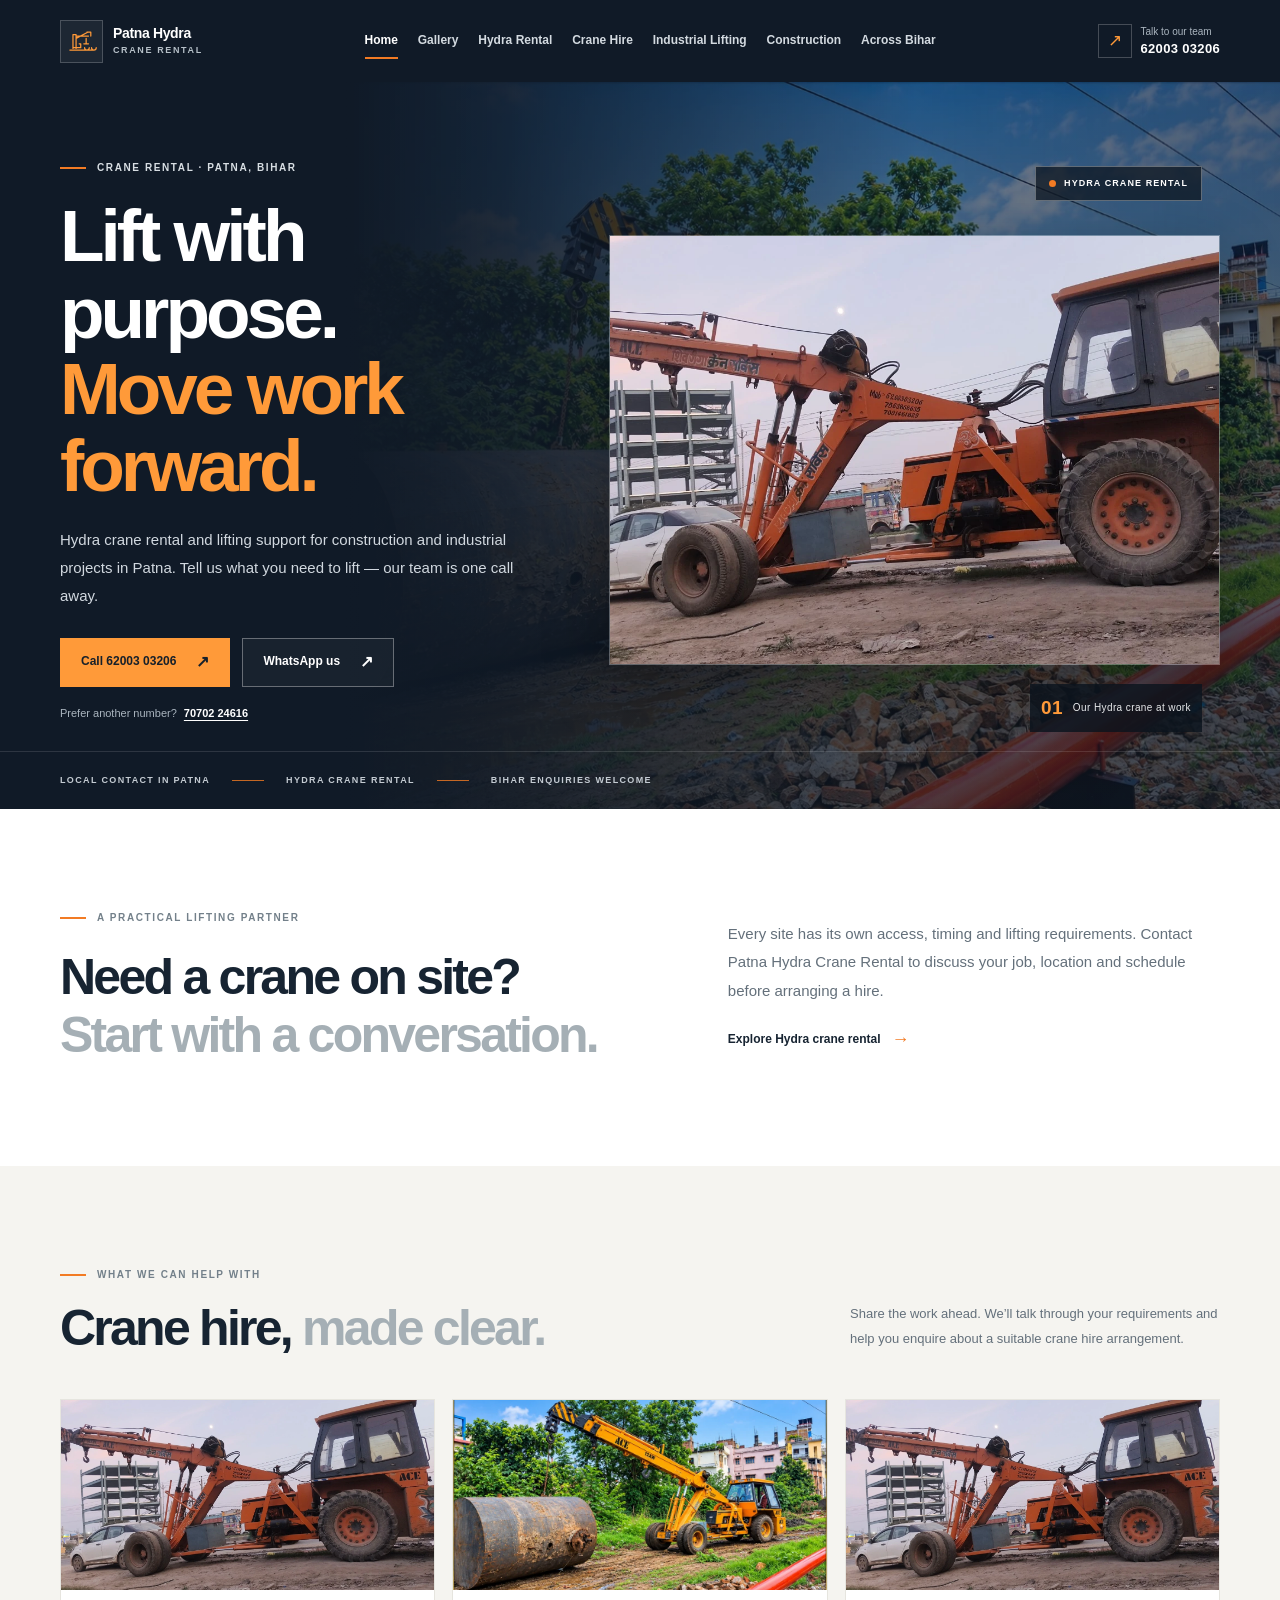
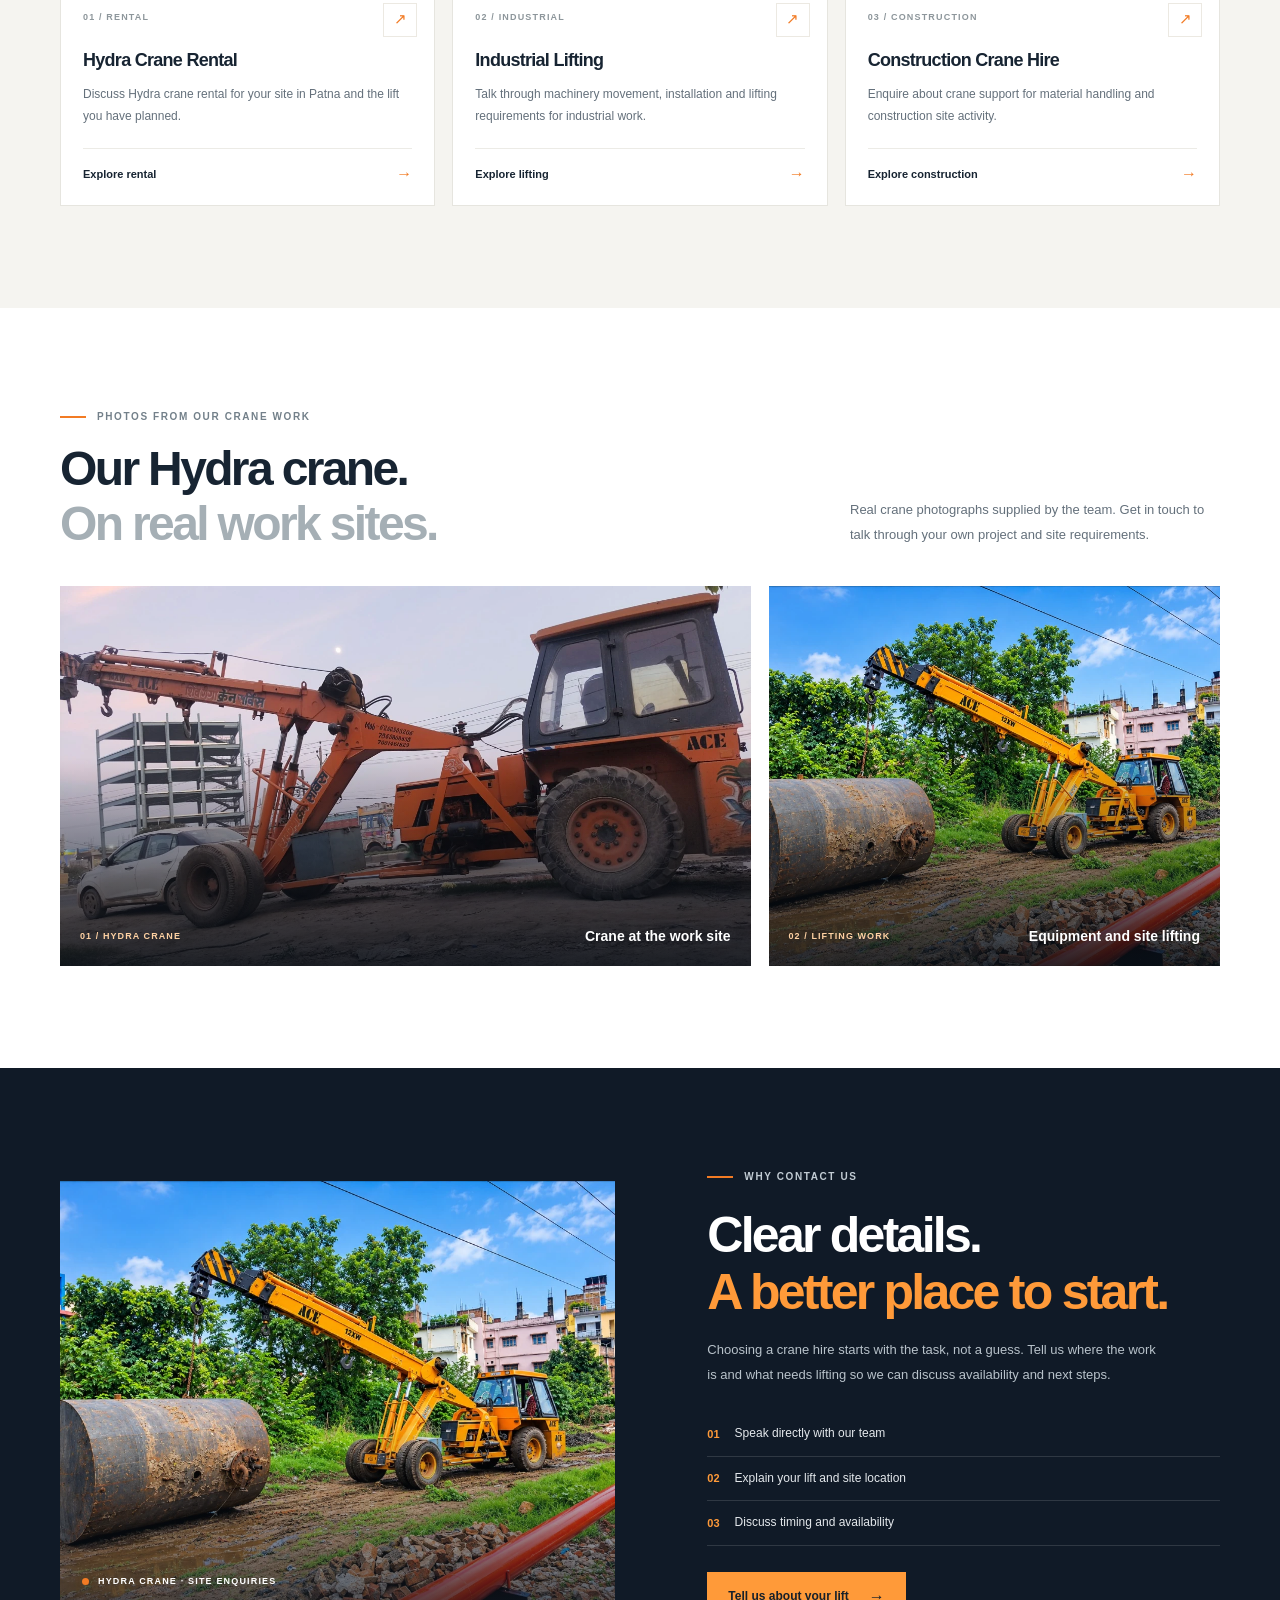
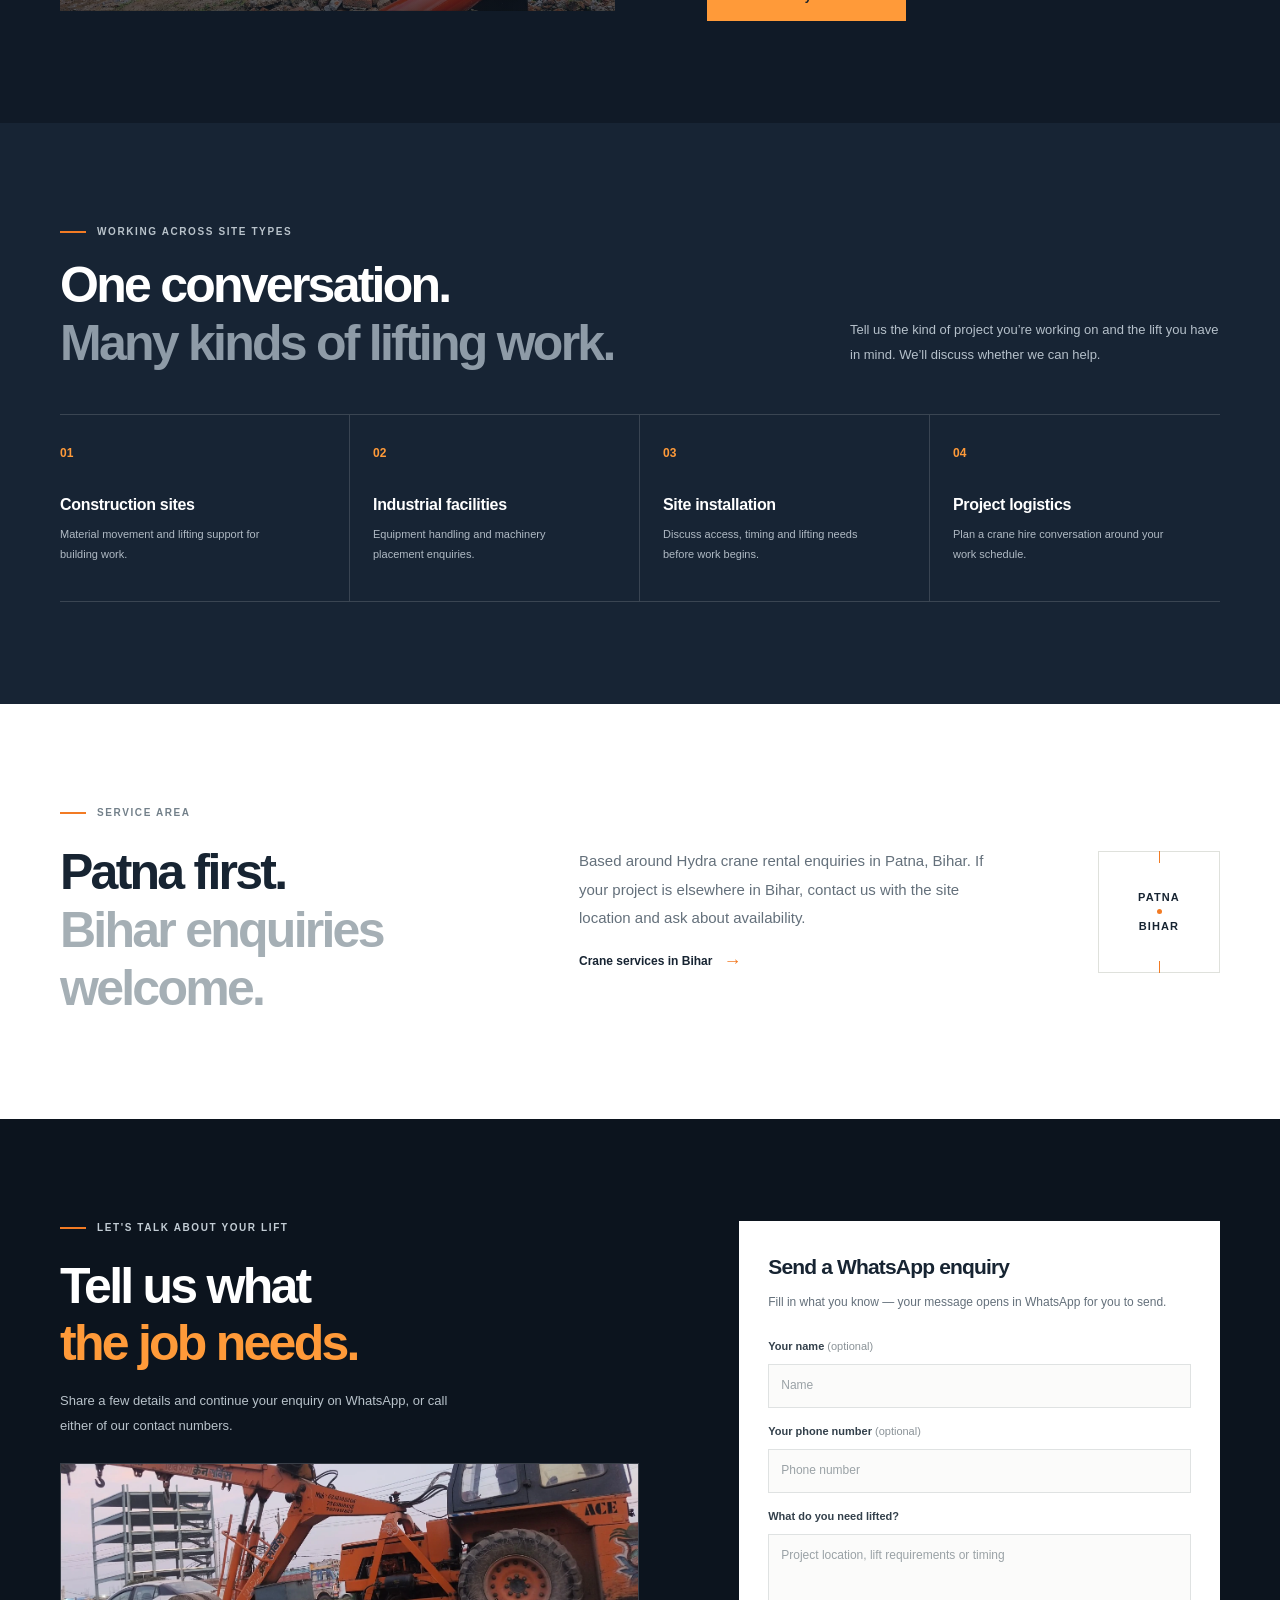
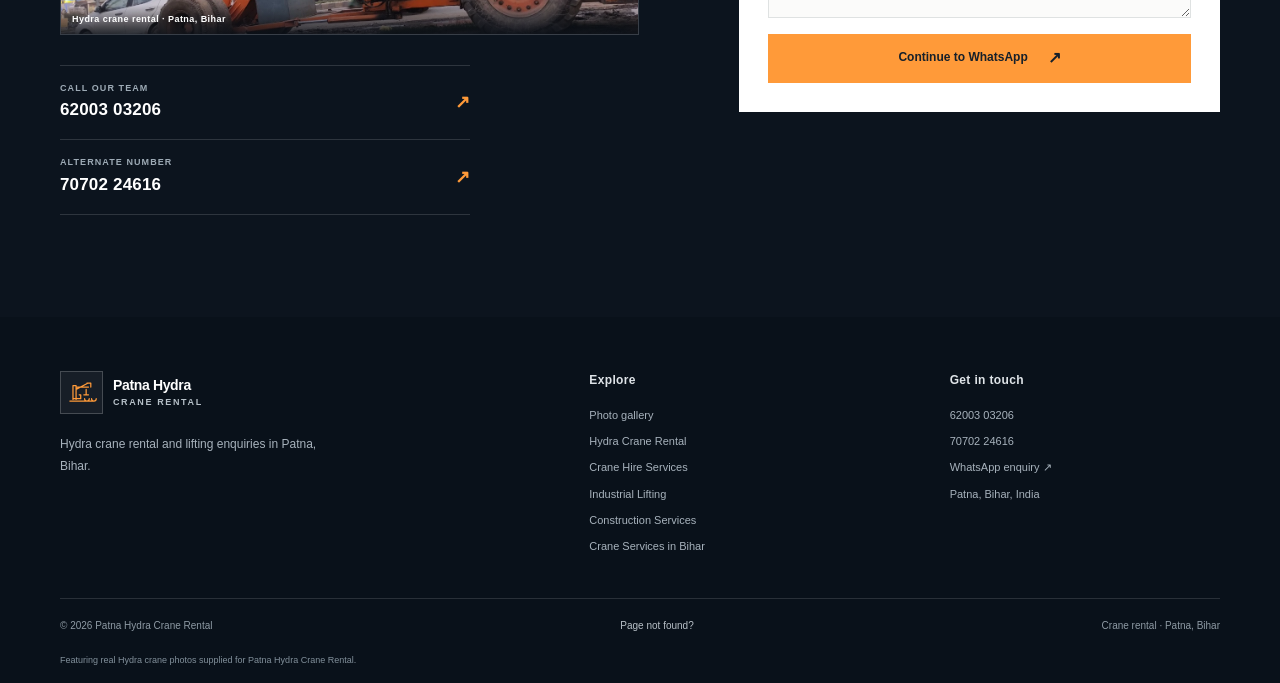
==== index.html @ 6930ff39 "Initial static website Co-authored-by: Copilot <223556219+Copilot@users.noreply.github.com>" ====
<!doctype html>
<html lang="en-IN">
<head>
  <meta charset="utf-8">
  <meta name="viewport" content="width=device-width, initial-scale=1">
  <meta name="theme-color" content="#101a27">
  <meta name="description" content="Looking for Hydra Crane Rental in Patna? Contact Patna Hydra Crane Rental for crane hire and lifting enquiries in Patna, Bihar.">
  <meta property="og:type" content="website">
  <meta property="og:title" content="Patna Hydra Crane Rental | Crane Hire & Lifting">
  <meta property="og:description" content="Hydra crane rental and lifting enquiries in Patna, Bihar. Call or WhatsApp our team to discuss your project.">
  <meta property="og:image" content="assets/patna-hydra-crane.webp">
  <link rel="canonical" href="index.html">
  <link rel="icon" href="favicon.svg" type="image/svg+xml">
  <link rel="stylesheet" href="styles.css">
  <title>Patna Hydra Crane Rental | Crane Hire & Lifting Services</title>
  <script src="site.js" defer></script>
</head>
<body>
  <a class="skip-link" href="#main">Skip to content</a>
  <header class="site-header">
    <div class="container header-inner">
      <a class="brand" href="index.html" aria-label="Patna Hydra Crane Rental home">
        <span class="brand-mark" aria-hidden="true"><svg viewBox="0 0 40 40"><path d="M5 31h30M9 29V11h4v18m0-16h16M13 16 28 8m-1 0h5v5m-6 3v7m-3 0h6m-12 0h2v5H9m-1 3h7m8 0h10m-9-3a3 3 0 1 0 6 0m3 0a3 3 0 1 0 6 0"/></svg></span>
        <span class="brand-copy"><strong>Patna Hydra</strong><small>CRANE RENTAL</small></span>
      </a>
      <button class="menu-toggle" type="button" aria-expanded="false" aria-controls="primary-nav" aria-label="Open navigation">
        <span></span><span></span><span></span>
      </button>
      <nav class="primary-nav" id="primary-nav" aria-label="Main navigation">
        <a href="index.html" aria-current="page">Home</a>
        <a href="index.html#gallery">Gallery</a>
        <a href="hydra-crane-rental-patna.html">Hydra Rental</a>
        <a href="crane-hire-services-patna.html">Crane Hire</a>
        <a href="industrial-lifting-services.html">Industrial Lifting</a>
        <a href="construction-crane-services.html">Construction</a>
        <a href="crane-services-bihar.html">Across Bihar</a>
      </nav>
      <a class="header-call" href="tel:+916200303206" aria-label="Call 6200303206">
        <span class="call-icon" aria-hidden="true">↗</span><span><small>Talk to our team</small><strong>62003 03206</strong></span>
      </a>
    </div>
  </header>

  <main id="main">
    <section class="hero">
      <div class="hero-photo" aria-hidden="true"></div>
      <div class="container hero-layout">
        <div class="hero-copy">
          <p class="eyebrow"><span class="eyebrow-line"></span> CRANE RENTAL · PATNA, BIHAR</p>
          <h1>Lift with purpose.<br><span>Move work forward.</span></h1>
          <p class="hero-lede">Hydra crane rental and lifting support for construction and industrial projects in Patna. Tell us what you need to lift — our team is one call away.</p>
          <div class="hero-actions">
            <a class="button button-orange" href="tel:+916200303206">Call 62003 03206 <span aria-hidden="true">↗</span></a>
            <a class="button button-light-outline" href="https://wa.me/916200303206?text=Hello%2C%20I%27m%20enquiring%20about%20Hydra%20crane%20rental%20in%20Patna." target="_blank" rel="noopener noreferrer">WhatsApp us <span aria-hidden="true">↗</span></a>
          </div>
          <p class="hero-note">Prefer another number? <a href="tel:+917070224616">70702 24616</a></p>
        </div>
        <figure class="hero-visual">
          <img class="hero-business-photo" src="assets/patna-hydra-crane.webp" alt="Orange Hydra crane photographed at an outdoor work site" width="1365" height="768" fetchpriority="high">
          <span class="visual-stamp"><span class="stamp-dot"></span> HYDRA CRANE RENTAL</span>
          <figcaption class="visual-caption"><span>01</span> Our Hydra crane at work</figcaption>
        </figure>
      </div>
      <div class="hero-bottom">
        <div class="container hero-bottom-inner"><span>LOCAL CONTACT IN PATNA</span><span class="hero-bottom-rule"></span><span>HYDRA CRANE RENTAL</span><span class="hero-bottom-rule"></span><span>BIHAR ENQUIRIES WELCOME</span></div>
      </div>
    </section>

    <section class="intro section-pad">
      <div class="container intro-layout">
        <div>
          <p class="eyebrow eyebrow-dark"><span class="eyebrow-line"></span> A PRACTICAL LIFTING PARTNER</p>
          <h2>Need a crane on site?<br><span>Start with a conversation.</span></h2>
        </div>
        <div class="intro-copy">
          <p>Every site has its own access, timing and lifting requirements. Contact Patna Hydra Crane Rental to discuss your job, location and schedule before arranging a hire.</p>
          <a class="text-link" href="hydra-crane-rental-patna.html">Explore Hydra crane rental <span aria-hidden="true">→</span></a>
        </div>
      </div>
    </section>

    <section class="services section-pad section-warm">
      <div class="container">
        <div class="section-heading">
          <div><p class="eyebrow eyebrow-dark"><span class="eyebrow-line"></span> WHAT WE CAN HELP WITH</p><h2>Crane hire, <span>made clear.</span></h2></div>
          <p>Share the work ahead. We’ll talk through your requirements and help you enquire about a suitable crane hire arrangement.</p>
        </div>
        <div class="service-grid">
          <a class="service-card" href="hydra-crane-rental-patna.html"><img class="service-card-image" src="assets/patna-hydra-crane.webp" alt="Hydra crane positioned at a work site" width="1365" height="768" loading="lazy" decoding="async"><span class="service-card-content"><span class="card-number">01 / RENTAL</span><span class="card-icon" aria-hidden="true">↗</span><h3>Hydra Crane Rental</h3><p>Discuss Hydra crane rental for your site in Patna and the lift you have planned.</p><span class="card-link">Explore rental <b aria-hidden="true">→</b></span></span></a>
          <a class="service-card" href="industrial-lifting-services.html"><img class="service-card-image" src="assets/hydra-lifting-site.webp" alt="Hydra crane beside equipment at an industrial work site" width="980" height="720" loading="lazy" decoding="async"><span class="service-card-content"><span class="card-number">02 / INDUSTRIAL</span><span class="card-icon" aria-hidden="true">↗</span><h3>Industrial Lifting</h3><p>Talk through machinery movement, installation and lifting requirements for industrial work.</p><span class="card-link">Explore lifting <b aria-hidden="true">→</b></span></span></a>
          <a class="service-card" href="construction-crane-services.html"><img class="service-card-image" src="assets/patna-hydra-crane.webp" alt="Hydra crane available for construction lifting enquiries" width="1365" height="768" loading="lazy" decoding="async"><span class="service-card-content"><span class="card-number">03 / CONSTRUCTION</span><span class="card-icon" aria-hidden="true">↗</span><h3>Construction Crane Hire</h3><p>Enquire about crane support for material handling and construction site activity.</p><span class="card-link">Explore construction <b aria-hidden="true">→</b></span></span></a>
        </div>
      </div>
    </section>

    <section class="project-gallery section-pad" id="gallery">
      <div class="container">
        <div class="gallery-heading">
          <div><p class="eyebrow eyebrow-dark"><span class="eyebrow-line"></span> PHOTOS FROM OUR CRANE WORK</p><h2>Our Hydra crane.<br><span>On real work sites.</span></h2></div>
          <p>Real crane photographs supplied by the team. Get in touch to talk through your own project and site requirements.</p>
        </div>
        <div class="gallery-grid">
          <figure class="gallery-item gallery-item-featured"><img src="assets/patna-hydra-crane.webp" alt="Orange Hydra crane photographed at an outdoor work site" width="1365" height="768" loading="lazy" decoding="async"><figcaption><span>01 / HYDRA CRANE</span><strong>Crane at the work site</strong></figcaption></figure>
          <figure class="gallery-item"><img src="assets/hydra-lifting-site.webp" alt="Hydra crane positioned beside industrial equipment" width="980" height="720" loading="lazy" decoding="async"><figcaption><span>02 / LIFTING WORK</span><strong>Equipment and site lifting</strong></figcaption></figure>
        </div>
      </div>
    </section>

    <section class="feature section-pad">
      <div class="container feature-layout">
        <div class="feature-image-wrap"><img src="assets/hydra-lifting-site.webp" alt="Our Hydra crane beside industrial equipment at a work site" width="980" height="720" loading="lazy" decoding="async"><div class="image-label"><span class="image-label-dot"></span> HYDRA CRANE · SITE ENQUIRIES</div></div>
        <div class="feature-copy">
          <p class="eyebrow"><span class="eyebrow-line"></span> WHY CONTACT US</p>
          <h2>Clear details.<br><span>A better place to start.</span></h2>
          <p>Choosing a crane hire starts with the task, not a guess. Tell us where the work is and what needs lifting so we can discuss availability and next steps.</p>
          <ul class="check-list"><li><span>01</span> Speak directly with our team</li><li><span>02</span> Explain your lift and site location</li><li><span>03</span> Discuss timing and availability</li></ul>
          <a class="button button-orange" href="#contact">Tell us about your lift <span aria-hidden="true">→</span></a>
        </div>
      </div>
    </section>

    <section class="applications section-pad section-navy">
      <div class="container">
        <div class="section-heading section-heading-light">
          <div><p class="eyebrow"><span class="eyebrow-line"></span> WORKING ACROSS SITE TYPES</p><h2>One conversation.<br><span>Many kinds of lifting work.</span></h2></div>
          <p>Tell us the kind of project you’re working on and the lift you have in mind. We’ll discuss whether we can help.</p>
        </div>
        <div class="application-grid">
          <div class="application-item"><span>01</span><h3>Construction sites</h3><p>Material movement and lifting support for building work.</p></div>
          <div class="application-item"><span>02</span><h3>Industrial facilities</h3><p>Equipment handling and machinery placement enquiries.</p></div>
          <div class="application-item"><span>03</span><h3>Site installation</h3><p>Discuss access, timing and lifting needs before work begins.</p></div>
          <div class="application-item"><span>04</span><h3>Project logistics</h3><p>Plan a crane hire conversation around your work schedule.</p></div>
        </div>
      </div>
    </section>

    <section class="area section-pad">
      <div class="container area-layout">
        <div><p class="eyebrow eyebrow-dark"><span class="eyebrow-line"></span> SERVICE AREA</p><h2>Patna first.<br><span>Bihar enquiries welcome.</span></h2></div>
        <div class="area-copy"><p>Based around Hydra crane rental enquiries in Patna, Bihar. If your project is elsewhere in Bihar, contact us with the site location and ask about availability.</p><a class="text-link" href="crane-services-bihar.html">Crane services in Bihar <span aria-hidden="true">→</span></a></div>
        <div class="area-mark" aria-hidden="true"><span>PATNA</span><i></i><b>BIHAR</b></div>
      </div>
    </section>

    <section class="contact-section section-pad" id="contact">
      <div class="container contact-layout">
        <div class="contact-copy">
          <p class="eyebrow"><span class="eyebrow-line"></span> LET'S TALK ABOUT YOUR LIFT</p>
          <h2>Tell us what<br><span>the job needs.</span></h2>
          <p>Share a few details and continue your enquiry on WhatsApp, or call either of our contact numbers.</p>
          <figure class="contact-photo"><img src="assets/patna-hydra-crane.webp" alt="Patna Hydra Crane Rental's Hydra crane at a work site" width="1365" height="768" loading="lazy" decoding="async"><figcaption>Hydra crane rental · Patna, Bihar</figcaption></figure>
          <div class="contact-phones"><a href="tel:+916200303206"><span>CALL OUR TEAM</span><strong>62003 03206</strong><b aria-hidden="true">↗</b></a><a href="tel:+917070224616"><span>ALTERNATE NUMBER</span><strong>70702 24616</strong><b aria-hidden="true">↗</b></a></div>
        </div>
        <form class="enquiry-form" id="enquiry-form">
          <h3>Send a WhatsApp enquiry</h3>
          <p>Fill in what you know — your message opens in WhatsApp for you to send.</p>
          <label for="enquiry-name">Your name <span>(optional)</span></label>
          <input id="enquiry-name" name="name" type="text" autocomplete="name" placeholder="Name">
          <label for="enquiry-phone">Your phone number <span>(optional)</span></label>
          <input id="enquiry-phone" name="phone" type="tel" autocomplete="tel" placeholder="Phone number">
          <label for="enquiry-message">What do you need lifted?</label>
          <textarea id="enquiry-message" name="message" rows="3" required placeholder="Project location, lift requirements or timing"></textarea>
          <button class="button button-orange form-submit" type="submit">Continue to WhatsApp <span aria-hidden="true">↗</span></button>
          <p class="form-note" id="form-note" role="status" aria-live="polite"></p>
        </form>
      </div>
    </section>
  </main>

  <footer class="site-footer">
    <div class="container footer-main">
      <div class="footer-brand"><a class="brand" href="index.html"><span class="brand-mark" aria-hidden="true"><svg viewBox="0 0 40 40"><path d="M5 31h30M9 29V11h4v18m0-16h16M13 16 28 8m-1 0h5v5m-6 3v7m-3 0h6m-12 0h2v5H9m-1 3h7m8 0h10m-9-3a3 3 0 1 0 6 0m3 0a3 3 0 1 0 6 0"/></svg></span><span class="brand-copy"><strong>Patna Hydra</strong><small>CRANE RENTAL</small></span></a><p>Hydra crane rental and lifting enquiries in Patna, Bihar.</p></div>
      <div class="footer-links"><h2>Explore</h2><a href="index.html#gallery">Photo gallery</a><a href="hydra-crane-rental-patna.html">Hydra Crane Rental</a><a href="crane-hire-services-patna.html">Crane Hire Services</a><a href="industrial-lifting-services.html">Industrial Lifting</a><a href="construction-crane-services.html">Construction Services</a><a href="crane-services-bihar.html">Crane Services in Bihar</a></div>
      <div class="footer-contact"><h2>Get in touch</h2><a href="tel:+916200303206">62003 03206</a><a href="tel:+917070224616">70702 24616</a><a href="https://wa.me/916200303206?text=Hello%2C%20I%27m%20enquiring%20about%20crane%20rental." target="_blank" rel="noopener noreferrer">WhatsApp enquiry <span aria-hidden="true">↗</span></a><span>Patna, Bihar, India</span></div>
    </div>
    <div class="container footer-bottom"><span>© <span data-year></span> Patna Hydra Crane Rental</span><a href="404.html">Page not found?</a><span>Crane rental · Patna, Bihar</span></div>
    <div class="container image-credit">Featuring real Hydra crane photos supplied for Patna Hydra Crane Rental.</div>
  </footer>
</body>
</html>
---- styles.css ----
:root {
  color-scheme: light;
  --navy: #101a27;
  --navy-deep: #0c141e;
  --navy-mid: #1c2a39;
  --orange: #f27b24;
  --orange-light: #ff9a39;
  --ink: #172432;
  --muted: #64707b;
  --paper: #fff;
  --warm: #f5f4f0;
  --line: #e4e6e4;
  --display: "Segoe UI", "Arial", sans-serif;
  --body: "Segoe UI", "Arial", sans-serif;
}

* { box-sizing: border-box; }
html { scroll-behavior: smooth; scroll-padding-top: 92px; }
body { margin: 0; color: var(--ink); background: var(--paper); font-family: var(--body); font-size: 15px; line-height: 1.65; -webkit-font-smoothing: antialiased; }
img, svg { display: block; max-width: 100%; }
a { color: inherit; }
button, input, textarea { font: inherit; }
button, a { -webkit-tap-highlight-color: transparent; }
a:focus-visible, button:focus-visible, input:focus-visible, textarea:focus-visible { outline: 3px solid #ffab4b; outline-offset: 3px; }
.container { width: min(1160px, calc(100% - 48px)); margin-inline: auto; }
.skip-link { position: fixed; z-index: 20; top: 10px; left: 10px; padding: 10px 16px; color: var(--navy); background: white; transform: translateY(-160%); }
.skip-link:focus { transform: translateY(0); }

.site-header { position: relative; z-index: 5; color: white; background: var(--navy); }
.header-inner { min-height: 82px; display: flex; align-items: center; justify-content: space-between; gap: 25px; }
.brand { display: inline-flex; flex: 0 0 auto; align-items: center; gap: 10px; color: white; text-decoration: none; }
.brand-mark { display: grid; width: 43px; height: 43px; place-items: center; border: 1px solid rgba(255,255,255,.2); background: rgba(255,255,255,.055); }
.brand-mark svg { width: 31px; height: 31px; fill: none; stroke: var(--orange-light); stroke-linecap: round; stroke-linejoin: round; stroke-width: 1.6; }
.brand-copy { display: grid; line-height: 1.1; }
.brand-copy strong { font-family: var(--display); font-size: 14px; letter-spacing: -.025em; }
.brand-copy small { margin-top: 5px; color: #b6c0c8; font-size: 9px; font-weight: 600; letter-spacing: .18em; }
.primary-nav { display: flex; align-items: center; justify-content: center; gap: clamp(13px, 1.55vw, 23px); }
.primary-nav a { position: relative; padding-block: 9px; color: #d3dae0; font-size: 12px; font-weight: 600; text-decoration: none; white-space: nowrap; transition: color .2s ease; }
.primary-nav a:hover, .primary-nav a[aria-current="page"] { color: white; }
.primary-nav a[aria-current="page"]::after { position: absolute; right: 0; bottom: 1px; left: 0; height: 2px; background: var(--orange); content: ""; }
.header-call { display: flex; align-items: center; gap: 9px; color: white; text-decoration: none; white-space: nowrap; }
.call-icon { display: grid; width: 34px; height: 34px; place-items: center; color: var(--orange-light); border: 1px solid rgba(255,255,255,.22); font-size: 17px; }
.header-call span:last-child { display: grid; line-height: 1.2; }
.header-call small { color: #aab5bf; font-size: 10px; }
.header-call strong { margin-top: 3px; font-family: var(--display); font-size: 13px; letter-spacing: .025em; }
.menu-toggle { display: none; }

.hero { position: relative; overflow: hidden; min-height: 640px; color: white; background: var(--navy); isolation: isolate; }
.hero-photo { position: absolute; z-index: -2; inset: 0 0 0 27%; background: linear-gradient(90deg, var(--navy) 0%, rgba(16,26,39,.88) 17%, rgba(16,26,39,.35) 61%, rgba(16,26,39,.48) 100%), linear-gradient(0deg, rgba(10,17,26,.42), transparent 60%), url("assets/hydra-lifting-site.webp") center 48% / cover no-repeat; opacity: .7; }
.hero-layout { position: relative; display: grid; min-height: 582px; grid-template-columns: .92fr 1.08fr; align-items: center; }
.hero-copy { z-index: 1; padding-block: 79px 87px; }
.eyebrow { display: flex; align-items: center; gap: 11px; margin: 0 0 23px; color: #d8dee3; font-size: 10px; font-weight: 700; letter-spacing: .16em; line-height: 1.4; }
.eyebrow-dark { color: #73808a; }
.eyebrow-line { display: inline-block; width: 26px; height: 2px; flex: 0 0 auto; background: var(--orange); }
h1, h2, h3, p { margin-top: 0; }
h1, h2 { font-family: var(--display); font-weight: 700; letter-spacing: -.055em; }
.hero h1, .page-hero h1, .not-found h1 { margin-bottom: 22px; font-size: clamp(44px, 5.7vw, 76px); line-height: 1.05; }
.hero h1 span, .page-hero h1 span, .feature h2 span, .contact-copy h2 span, .not-found h1 span { color: var(--orange-light); }
.hero-lede { max-width: 485px; margin-bottom: 28px; color: #d1d8df; font-size: 15px; line-height: 1.85; }
.hero-actions { display: flex; flex-wrap: wrap; align-items: center; gap: 12px; }
.button { display: inline-flex; min-height: 49px; align-items: center; justify-content: center; gap: 20px; padding: 0 20px; border: 1px solid transparent; font-size: 12px; font-weight: 700; text-decoration: none; transition: background .2s ease, color .2s ease, border-color .2s ease, transform .2s ease; }
.button:hover { transform: translateY(-2px); }
.button span { font-size: 16px; }
.button-orange { color: #17202a; background: var(--orange-light); }
.button-orange:hover { background: #ffb353; }
.button-light-outline { color: white; border-color: rgba(255,255,255,.34); background: rgba(255,255,255,.035); }
.button-light-outline:hover { border-color: white; background: rgba(255,255,255,.1); }
.hero-note { margin: 17px 0 0; color: #aab5bf; font-size: 11px; }
.hero-note a { margin-left: 4px; color: white; font-weight: 700; text-underline-offset: 3px; }
.hero-visual { position: relative; align-self: stretch; display: flex; align-items: center; justify-content: center; min-width: 0; margin: 0; padding: 64px 0 54px 15px; }
.hero-business-photo { width: 100%; max-height: 430px; aspect-ratio: 1.45; border: 1px solid rgba(255,255,255,.3); object-fit: cover; object-position: center; box-shadow: 0 24px 60px rgba(0,0,0,.32); animation: photo-in .8s ease-out both; }
@keyframes photo-in { from { opacity: 0; transform: translateY(14px); } to { opacity: 1; transform: translateY(0); } }
.visual-stamp { position: absolute; top: 84px; right: 18px; display: flex; align-items: center; gap: 8px; padding: 9px 13px; border: 1px solid rgba(255,255,255,.32); color: #fff; background: rgba(15,25,37,.78); font-size: 9px; font-weight: 700; letter-spacing: .12em; }
.stamp-dot, .image-label-dot { width: 7px; height: 7px; border-radius: 50%; background: var(--orange); }
.visual-caption { position: absolute; right: 18px; bottom: 77px; display: flex; align-items: center; gap: 10px; padding: 8px 11px; color: #e7e9eb; background: rgba(12,20,30,.82); font-size: 10px; letter-spacing: .04em; }
.visual-caption span { color: var(--orange-light); font-family: var(--display); font-size: 19px; font-weight: 800; }
.hero-bottom { position: absolute; right: 0; bottom: 0; left: 0; border-top: 1px solid rgba(255,255,255,.12); }
.hero-bottom-inner { display: flex; min-height: 57px; align-items: center; gap: 22px; color: #c4cbd2; font-size: 9px; font-weight: 700; letter-spacing: .15em; }
.hero-bottom-rule { width: 32px; height: 1px; background: var(--orange); opacity: .8; }

.section-pad { padding-block: 102px; }
.intro-layout, .detail-layout { display: grid; grid-template-columns: 1.08fr .92fr; align-items: center; gap: 90px; }
.intro h2, .section-heading h2, .detail-layout h2, .area h2 { margin-bottom: 0; font-size: clamp(34px, 4vw, 50px); line-height: 1.16; }
.intro h2 span, .section-heading h2 span, .detail-layout h2 span, .area h2 span { color: #a5afb5; }
.intro-copy p, .detail-copy p, .area-copy p { margin-bottom: 20px; color: var(--muted); line-height: 1.9; }
.text-link { display: inline-flex; align-items: center; gap: 11px; color: var(--ink); font-size: 12px; font-weight: 700; text-decoration: none; }
.text-link span { color: var(--orange); font-size: 18px; transition: transform .2s; }
.text-link:hover span { transform: translateX(4px); }
.section-warm { background: var(--warm); }
.section-heading { display: flex; align-items: end; justify-content: space-between; gap: 40px; margin-bottom: 42px; }
.section-heading .eyebrow { margin-bottom: 17px; }
.section-heading > p { max-width: 370px; margin: 0 0 5px; color: var(--muted); font-size: 13px; line-height: 1.9; }
.service-grid { display: grid; grid-template-columns: repeat(3, 1fr); gap: 17px; }
.service-card { position: relative; display: flex; min-height: 390px; flex-direction: column; overflow: hidden; border: 1px solid #e6e5df; background: white; text-decoration: none; transition: transform .22s ease, border-color .22s ease, box-shadow .22s ease; }
.service-card:hover { transform: translateY(-5px); border-color: #ecc08e; box-shadow: 0 15px 34px rgba(34,42,49,.08); }
.service-card-image { width: 100%; height: 190px; flex: 0 0 auto; object-fit: cover; transition: transform .35s ease; }
.service-card:hover .service-card-image { transform: scale(1.035); }
.service-card-content { position: relative; display: flex; flex: 1; flex-direction: column; padding: 20px 22px 18px; }
.card-number { color: #8d969b; font-size: 9px; font-weight: 700; letter-spacing: .13em; }
.card-icon { position: absolute; top: 13px; right: 17px; display: grid; width: 34px; height: 34px; place-items: center; color: var(--orange); border: 1px solid #ece9e2; background: white; font-size: 15px; }
.service-card h3 { margin: 21px 0 8px; font-family: var(--display); font-size: 18px; letter-spacing: -.04em; }
.service-card p { margin-bottom: 20px; color: var(--muted); font-size: 12px; line-height: 1.85; }
.card-link { display: flex; align-items: center; justify-content: space-between; margin-top: auto; padding-top: 12px; border-top: 1px solid #ecebe6; color: var(--ink); font-size: 11px; font-weight: 700; }
.card-link b { color: var(--orange); font-size: 16px; }

.project-gallery { background: white; }
.gallery-heading { display: flex; align-items: end; justify-content: space-between; gap: 40px; margin-bottom: 35px; }
.gallery-heading .eyebrow { margin-bottom: 17px; }
.gallery-heading h2 { margin: 0; font-size: clamp(34px, 4vw, 48px); line-height: 1.15; }
.gallery-heading h2 span { color: #a5afb5; }
.gallery-heading > p { max-width: 370px; margin: 0 0 4px; color: var(--muted); font-size: 13px; line-height: 1.9; }
.gallery-grid { display: grid; grid-template-columns: 1.3fr .85fr; gap: 18px; }
.gallery-item { position: relative; min-width: 0; height: 380px; overflow: hidden; margin: 0; background: var(--navy); }
.gallery-item img { width: 100%; height: 100%; object-fit: cover; transition: transform .45s ease; }
.gallery-item:hover img { transform: scale(1.035); }
.gallery-item::after { position: absolute; inset: 45% 0 0; background: linear-gradient(0deg, rgba(8,15,23,.85), transparent); content: ""; pointer-events: none; }
.gallery-item figcaption { position: absolute; z-index: 1; right: 20px; bottom: 18px; left: 20px; display: flex; align-items: center; justify-content: space-between; gap: 15px; color: white; }
.gallery-item figcaption span { color: #ffd2a3; font-size: 9px; font-weight: 700; letter-spacing: .12em; }
.gallery-item figcaption strong { font-family: var(--display); font-size: 14px; }

.feature { background: var(--navy); color: white; }
.feature-layout { display: grid; grid-template-columns: 1.04fr .96fr; align-items: center; gap: 92px; }
.feature-image-wrap { position: relative; min-height: 430px; }
.feature-image-wrap img { position: absolute; inset: 0; width: 100%; height: 100%; object-fit: cover; }
.feature-image-wrap::after { position: absolute; inset: 0; background: linear-gradient(0deg, rgba(13,22,32,.7), transparent 43%); content: ""; }
.image-label { position: absolute; z-index: 1; bottom: 22px; left: 22px; display: flex; align-items: center; gap: 9px; color: white; font-size: 9px; font-weight: 700; letter-spacing: .13em; }
.feature-copy .eyebrow, .contact-copy .eyebrow { color: #c2ccd4; }
.feature h2, .contact-copy h2 { margin-bottom: 17px; font-size: clamp(36px, 4vw, 50px); line-height: 1.14; }
.feature-copy > p:not(.eyebrow), .contact-copy > p:not(.eyebrow) { max-width: 460px; margin-bottom: 24px; color: #b8c2ca; font-size: 13px; line-height: 1.9; }
.check-list { display: grid; gap: 0; margin: 0 0 26px; padding: 0; list-style: none; }
.check-list li { display: flex; align-items: center; gap: 15px; padding: 12px 0; border-bottom: 1px solid rgba(255,255,255,.13); color: #e4e8ec; font-size: 12px; }
.check-list li span { color: var(--orange-light); font-family: var(--display); font-size: 11px; font-weight: 700; }

.section-navy { color: white; background: #172434; }
.section-heading-light .eyebrow { color: #b9c3cb; }
.section-heading-light h2 span { color: #8e9ba7; }
.section-heading-light > p { color: #b5c0ca; }
.application-grid { display: grid; grid-template-columns: repeat(4, 1fr); border-top: 1px solid rgba(255,255,255,.15); border-bottom: 1px solid rgba(255,255,255,.15); }
.application-item { min-height: 186px; padding: 25px 23px; border-right: 1px solid rgba(255,255,255,.15); }
.application-item:first-child { padding-left: 0; }
.application-item:last-child { border-right: 0; }
.application-item > span, .info-grid article > span { color: var(--orange-light); font-family: var(--display); font-size: 12px; font-weight: 800; }
.application-item h3, .info-grid h3 { margin: 27px 0 7px; font-family: var(--display); font-size: 16px; letter-spacing: -.02em; }
.application-item p { max-width: 220px; margin: 0; color: #b0bac4; font-size: 11px; line-height: 1.8; }
.area-layout { display: grid; grid-template-columns: 1fr 1fr auto; align-items: center; gap: 55px; }
.area-copy { max-width: 430px; }
.area-copy p { margin-bottom: 14px; }
.area-mark { position: relative; display: flex; width: 122px; height: 122px; flex-direction: column; align-items: center; justify-content: center; gap: 3px; border: 1px solid #dfe1dc; color: var(--ink); font-family: var(--display); font-size: 11px; font-weight: 800; letter-spacing: .1em; }
.area-mark i { width: 5px; height: 5px; border-radius: 50%; background: var(--orange); }
.area-mark::before, .area-mark::after { position: absolute; width: 1px; height: 12px; background: var(--orange); content: ""; }
.area-mark::before { top: -1px; left: 50%; }
.area-mark::after { bottom: -1px; left: 50%; }

.page-hero { position: relative; overflow: hidden; min-height: 466px; color: white; background: var(--navy); isolation: isolate; }
.page-hero-photo { position: absolute; z-index: -1; inset: 0; background: linear-gradient(90deg, rgba(12,21,32,.97) 0%, rgba(12,21,32,.86) 42%, rgba(12,21,32,.55) 100%), url("assets/patna-hydra-crane.webp") center 48% / cover no-repeat; opacity: .9; }
.page-hero-inner { padding-block: 73px 76px; }
.page-hero h1 { max-width: 820px; font-size: clamp(45px, 6vw, 70px); }
.page-hero-inner > p:not(.eyebrow):not(.hero-note) { max-width: 560px; margin-bottom: 24px; color: #d0d7dd; line-height: 1.85; }
.page-hero .hero-note { margin-top: 15px; }
.detail-section { background: white; }
.detail-layout { align-items: start; }
.detail-copy p { font-size: 14px; }
.detail-copy .text-link { margin-top: 4px; }
.info-band h2 { margin-bottom: 31px; font-family: var(--display); font-size: clamp(28px, 3.2vw, 38px); letter-spacing: -.045em; }
.info-grid { display: grid; grid-template-columns: repeat(3, 1fr); border-top: 1px solid #deded7; }
.info-grid article { min-height: 182px; padding: 23px 24px 0; border-right: 1px solid #deded7; }
.info-grid article:first-child { padding-left: 0; }
.info-grid article:last-child { border: 0; }
.info-grid h3 { margin-top: 23px; }
.info-grid p { max-width: 285px; margin-bottom: 0; color: var(--muted); font-size: 12px; line-height: 1.8; }

.contact-section { color: white; background: var(--navy-deep); }
.contact-layout { display: grid; grid-template-columns: 1fr .83fr; align-items: start; gap: 100px; }
.contact-copy > p:not(.eyebrow) { max-width: 420px; }
.contact-photo { position: relative; height: 172px; overflow: hidden; margin: 20px 0 24px; border: 1px solid rgba(255,255,255,.18); }
.contact-photo img { width: 100%; height: 100%; object-fit: cover; object-position: center 57%; }
.contact-photo figcaption { position: absolute; right: 0; bottom: 0; left: 0; padding: 7px 11px; color: white; background: linear-gradient(0deg, rgba(10,16,24,.82), transparent); font-size: 9px; font-weight: 600; letter-spacing: .05em; }
.contact-phones { display: grid; max-width: 410px; margin-top: 30px; border-top: 1px solid rgba(255,255,255,.14); }
.contact-phones a { display: grid; grid-template-columns: 1fr auto; gap: 1px 14px; padding: 15px 0; border-bottom: 1px solid rgba(255,255,255,.14); color: white; text-decoration: none; }
.contact-phones a > span { color: #9eabb6; font-size: 9px; font-weight: 700; letter-spacing: .12em; }
.contact-phones strong { font-family: var(--display); font-size: 17px; letter-spacing: .01em; }
.contact-phones b { grid-column: 2; grid-row: 1 / 3; align-self: center; color: var(--orange-light); font-size: 18px; }
.enquiry-form { display: grid; gap: 9px; padding: 29px; color: var(--ink); background: white; }
.enquiry-form h3 { margin-bottom: 0; font-family: var(--display); font-size: 21px; letter-spacing: -.04em; }
.enquiry-form > p:not(.form-note) { margin: -2px 0 11px; color: var(--muted); font-size: 12px; line-height: 1.7; }
.enquiry-form label { margin-top: 5px; color: #33404b; font-size: 11px; font-weight: 700; }
.enquiry-form label span { color: #8a9297; font-weight: 400; }
.enquiry-form input, .enquiry-form textarea { width: 100%; padding: 11px 12px; border: 1px solid #dfe2e2; border-radius: 0; color: var(--ink); background: #fbfbfa; font-size: 12px; }
.enquiry-form textarea { resize: vertical; }
.enquiry-form input::placeholder, .enquiry-form textarea::placeholder { color: #9aa2a6; }
.form-submit { width: 100%; margin-top: 7px; cursor: pointer; }
.form-note { min-height: 0; margin: 0; color: #a73222; font-size: 11px; }
.form-note:empty { display: none; }

.site-footer { color: white; background: #09111a; }
.footer-main { display: grid; grid-template-columns: 1.3fr .8fr .8fr; gap: 90px; padding-block: 54px 43px; }
.footer-brand > p { max-width: 270px; margin: 18px 0 0; color: #a7b2bc; font-size: 12px; line-height: 1.8; }
.footer-links, .footer-contact { display: grid; align-content: start; gap: 8px; }
.footer-links h2, .footer-contact h2 { margin: 0 0 7px; color: #dfe4e8; font-family: var(--display); font-size: 12px; letter-spacing: .03em; }
.footer-links a, .footer-contact a, .footer-contact > span { width: fit-content; color: #a7b2bc; font-size: 11px; text-decoration: none; }
.footer-links a:hover, .footer-contact a:hover { color: var(--orange-light); }
.footer-bottom { display: flex; min-height: 55px; align-items: center; justify-content: space-between; gap: 16px; border-top: 1px solid rgba(255,255,255,.13); color: #8e9aa4; font-size: 10px; }
.footer-bottom a { color: #b9c1c8; text-decoration: none; }
.image-credit { padding-bottom: 15px; color: #82909b; font-size: 9px; }
.not-found { display: flex; min-height: min(74vh, 710px); align-items: center; color: white; background: radial-gradient(ellipse at 82% 45%, rgba(242,123,36,.12), transparent 31%), var(--navy); }
.not-found-inner { padding-block: 80px; }
.not-found h1 { font-size: clamp(48px, 7vw, 78px); }
.not-found-inner > p:not(.eyebrow) { max-width: 480px; margin-bottom: 25px; color: #c2cbd3; line-height: 1.8; }

@media (min-width: 1200px) {
  .hero { min-height: 682px; }
  .hero-layout { min-height: 624px; }
}
@media (max-width: 1060px) {
  .header-inner { gap: 15px; }
  .primary-nav { gap: 12px; }
  .primary-nav a { font-size: 11px; }
  .header-call { gap: 6px; }
  .brand { gap: 7px; }
  .brand-mark { width: 39px; height: 39px; }
  .hero-layout { grid-template-columns: 1fr .95fr; }
  .hero-copy { padding-right: 5px; }
  .feature-layout, .contact-layout { gap: 58px; }
  .area-layout { gap: 35px; }
}
@media (max-width: 820px) {
  .container { width: min(100% - 40px, 680px); }
  .header-inner { min-height: 73px; }
  .menu-toggle { display: flex; width: 41px; height: 41px; flex: 0 0 auto; flex-direction: column; align-items: center; justify-content: center; gap: 5px; order: 3; border: 1px solid rgba(255,255,255,.24); color: white; background: transparent; cursor: pointer; }
  .menu-toggle span { width: 17px; height: 1.5px; background: white; transition: transform .2s ease, opacity .2s ease; }
  .menu-toggle[aria-expanded="true"] span:first-child { transform: translateY(6.5px) rotate(45deg); }
  .menu-toggle[aria-expanded="true"] span:nth-child(2) { opacity: 0; }
  .menu-toggle[aria-expanded="true"] span:last-child { transform: translateY(-6.5px) rotate(-45deg); }
  .header-call { margin-left: auto; }
  .primary-nav { position: absolute; top: 100%; right: 0; left: 0; display: none; align-items: stretch; gap: 0; padding: 8px 20px 15px; border-top: 1px solid rgba(255,255,255,.12); background: var(--navy); box-shadow: 0 14px 20px rgba(10,18,27,.22); }
  .primary-nav.is-open { display: flex; flex-direction: column; }
  .primary-nav a { padding: 12px 0; border-bottom: 1px solid rgba(255,255,255,.1); font-size: 13px; }
  .primary-nav a[aria-current="page"]::after { right: auto; width: 25px; bottom: 5px; }
  .hero { min-height: 0; }
  .hero-layout { min-height: auto; grid-template-columns: 1fr; }
  .hero-copy { padding: 69px 0 22px; }
  .hero-lede { max-width: 510px; }
  .hero-visual { min-height: 0; justify-content: center; padding: 15px 0 48px; }
  .hero-business-photo { max-height: 340px; aspect-ratio: 1.5; }
  .visual-stamp { top: 0; right: 10px; }
  .visual-caption { right: 10px; bottom: 56px; }
  .hero-photo { inset: 0; background: linear-gradient(90deg, rgba(16,26,39,.96), rgba(16,26,39,.76)), linear-gradient(0deg, var(--navy) 0%, transparent 55%), url("assets/hydra-lifting-site.webp") center / cover no-repeat; }
  .hero-bottom-inner { min-height: 50px; justify-content: center; gap: 12px; font-size: 8px; letter-spacing: .1em; }
  .hero-bottom-rule { width: 18px; }
  .section-pad { padding-block: 76px; }
  .intro-layout, .detail-layout { grid-template-columns: 1fr; gap: 24px; }
  .section-heading { align-items: start; flex-direction: column; gap: 15px; }
  .section-heading > p { max-width: 550px; }
  .gallery-heading { align-items: start; flex-direction: column; gap: 15px; }
  .gallery-grid { grid-template-columns: 1fr 1fr; }
  .gallery-item { height: 300px; }
  .feature-layout { grid-template-columns: 1fr; gap: 39px; }
  .feature-image-wrap { min-height: 370px; }
  .feature-copy { max-width: 560px; }
  .area-layout { grid-template-columns: 1fr auto; gap: 24px; }
  .area-copy { grid-column: 1; }
  .area-mark { grid-column: 2; grid-row: 1 / 3; }
  .contact-layout { grid-template-columns: 1fr; gap: 42px; }
  .contact-copy { max-width: 580px; }
  .enquiry-form { max-width: 600px; }
  .footer-main { grid-template-columns: 1.1fr 1fr; gap: 38px; }
  .footer-brand { grid-column: 1 / -1; }
  .page-hero-inner { padding-block: 63px; }
}
@media (max-width: 560px) {
  .container { width: calc(100% - 36px); }
  .header-inner { min-height: 67px; gap: 9px; }
  .brand-mark { width: 36px; height: 36px; }
  .brand-mark svg { width: 27px; height: 27px; }
  .brand-copy strong { font-size: 12px; }
  .brand-copy small { font-size: 8px; }
  .header-call { gap: 0; }
  .header-call .call-icon, .header-call small { display: none; }
  .header-call strong { font-size: 11px; }
  .menu-toggle { width: 37px; height: 37px; }
  .hero-copy { padding-top: 57px; }
  .eyebrow { margin-bottom: 18px; font-size: 9px; }
  .hero h1, .page-hero h1 { font-size: clamp(41px, 12vw, 57px); }
  .hero-lede { font-size: 13px; }
  .hero-actions { align-items: stretch; flex-direction: column; }
  .hero-actions .button { width: 100%; }
  .hero-visual { padding: 10px 0 46px; }
  .hero-business-photo { aspect-ratio: 1.35; }
  .visual-stamp { top: 4px; right: 0; font-size: 8px; }
  .visual-caption { right: 0; bottom: 54px; font-size: 9px; }
  .hero-bottom-inner { gap: 8px; font-size: 7px; letter-spacing: .05em; }
  .hero-bottom-rule { width: 10px; }
  .section-pad { padding-block: 62px; }
  .intro h2, .section-heading h2, .detail-layout h2, .area h2 { font-size: 34px; }
  .service-grid { grid-template-columns: 1fr; }
  .service-card { min-height: 0; }
  .service-card-image { height: 205px; }
  .gallery-grid { grid-template-columns: 1fr; }
  .gallery-item { height: 280px; }
  .gallery-item figcaption { right: 14px; bottom: 14px; left: 14px; align-items: start; flex-direction: column; gap: 5px; }
  .gallery-item figcaption strong { font-size: 13px; }
  .feature-image-wrap { min-height: 290px; }
  .feature h2, .contact-copy h2 { font-size: 38px; }
  .application-grid { grid-template-columns: 1fr 1fr; }
  .application-item { min-height: 165px; padding: 20px 14px; border-bottom: 1px solid rgba(255,255,255,.15); }
  .application-item:first-child { padding-left: 14px; }
  .application-item:nth-child(2) { border-right: 0; }
  .application-item:nth-child(3) { border-bottom: 0; }
  .application-item:last-child { border-bottom: 0; }
  .application-item h3 { margin-top: 18px; font-size: 14px; }
  .area-layout { grid-template-columns: 1fr; }
  .area-mark { display: none; }
  .area-copy { grid-column: 1; }
  .page-hero { min-height: 0; }
  .page-hero-inner { padding-block: 55px 58px; }
  .page-hero-inner > p:not(.eyebrow):not(.hero-note) { font-size: 13px; }
  .info-grid { grid-template-columns: 1fr; }
  .info-grid article, .info-grid article:first-child { min-height: 0; padding: 20px 0; border-right: 0; border-bottom: 1px solid #deded7; }
  .info-grid article:last-child { border-bottom: 0; }
  .info-grid h3 { margin: 8px 0 4px; }
  .info-band h2 { font-size: 29px; }
  .contact-layout { gap: 31px; }
  .enquiry-form { padding: 22px 18px; }
  .footer-main { grid-template-columns: 1fr 1fr; gap: 28px 17px; padding-block: 41px 31px; }
  .footer-brand { grid-column: 1 / -1; }
  .footer-links a, .footer-contact a, .footer-contact > span { font-size: 10px; }
  .footer-bottom { min-height: 0; flex-wrap: wrap; justify-content: flex-start; padding-block: 14px; font-size: 9px; }
  .footer-bottom > span:last-child { display: none; }
}
@media (prefers-reduced-motion: reduce) {
  *, *::before, *::after { scroll-behavior: auto !important; animation-duration: .01ms !important; animation-iteration-count: 1 !important; transition-duration: .01ms !important; }
}
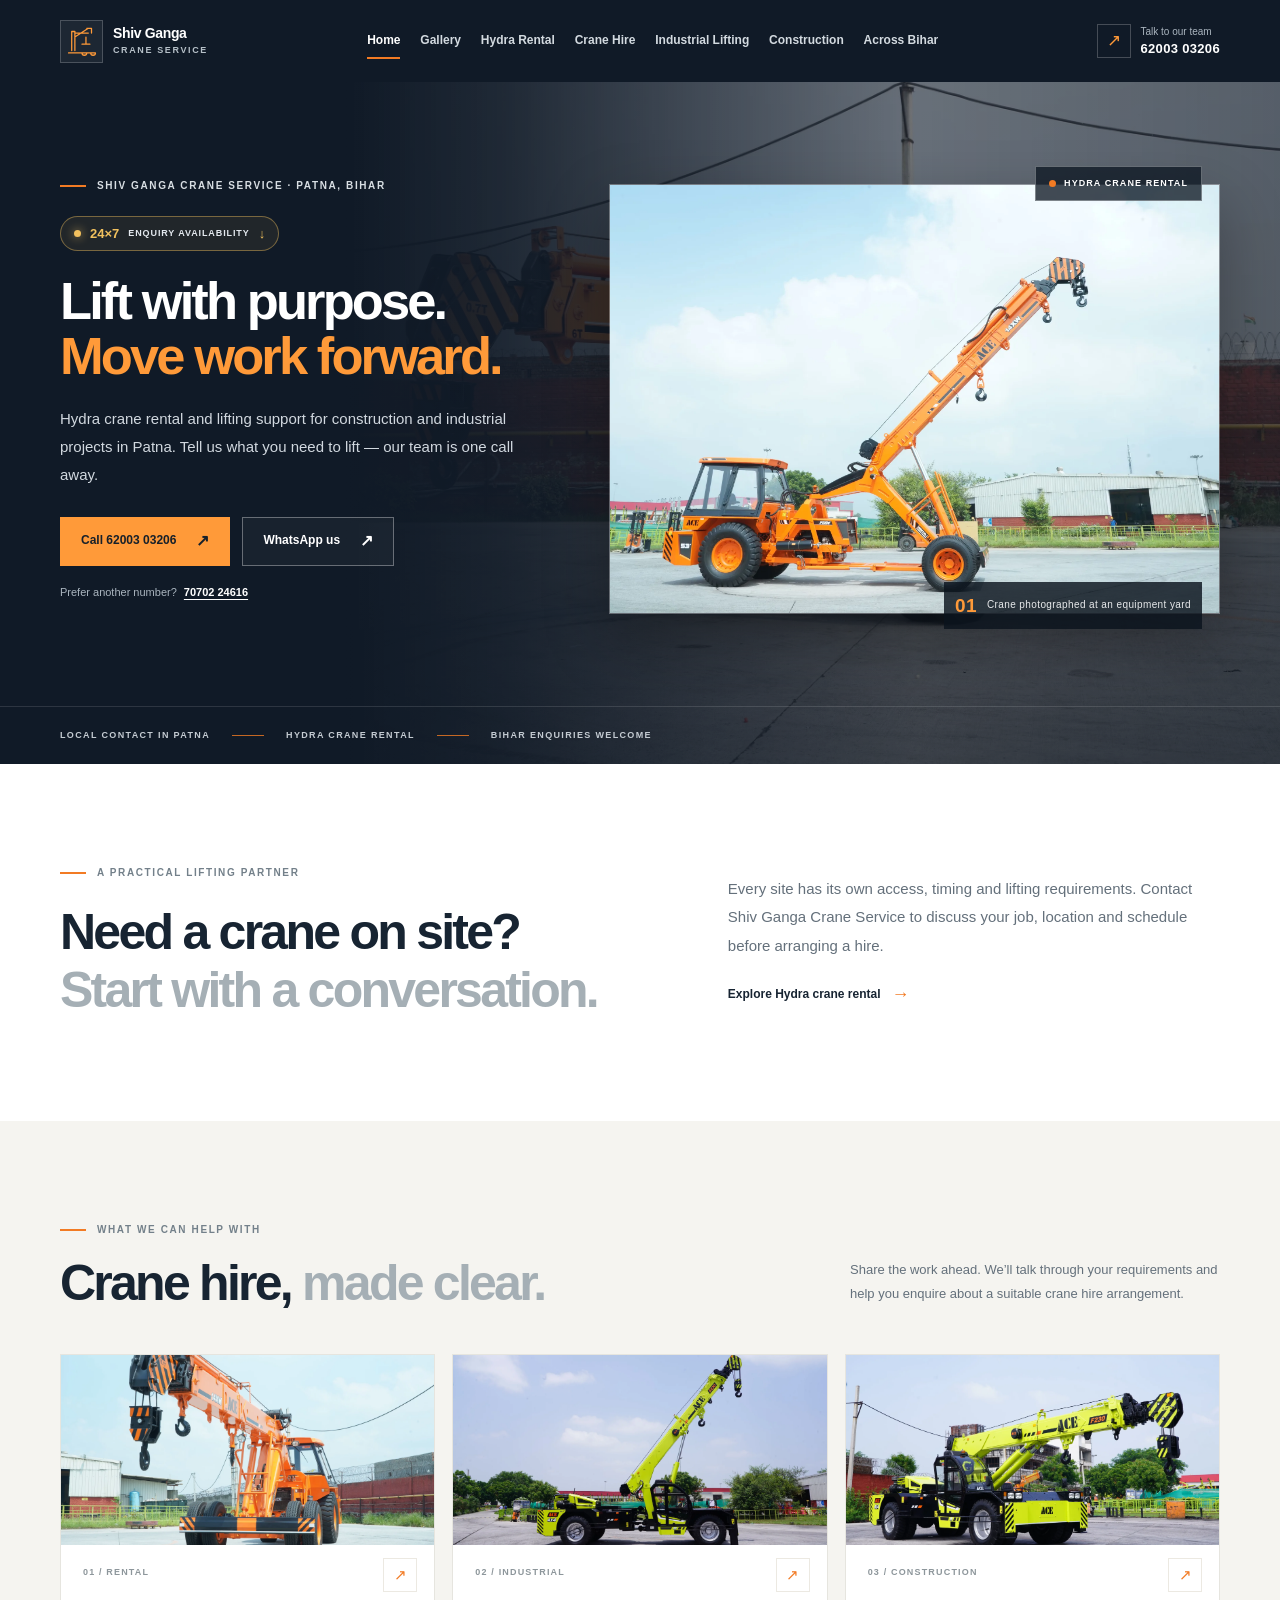
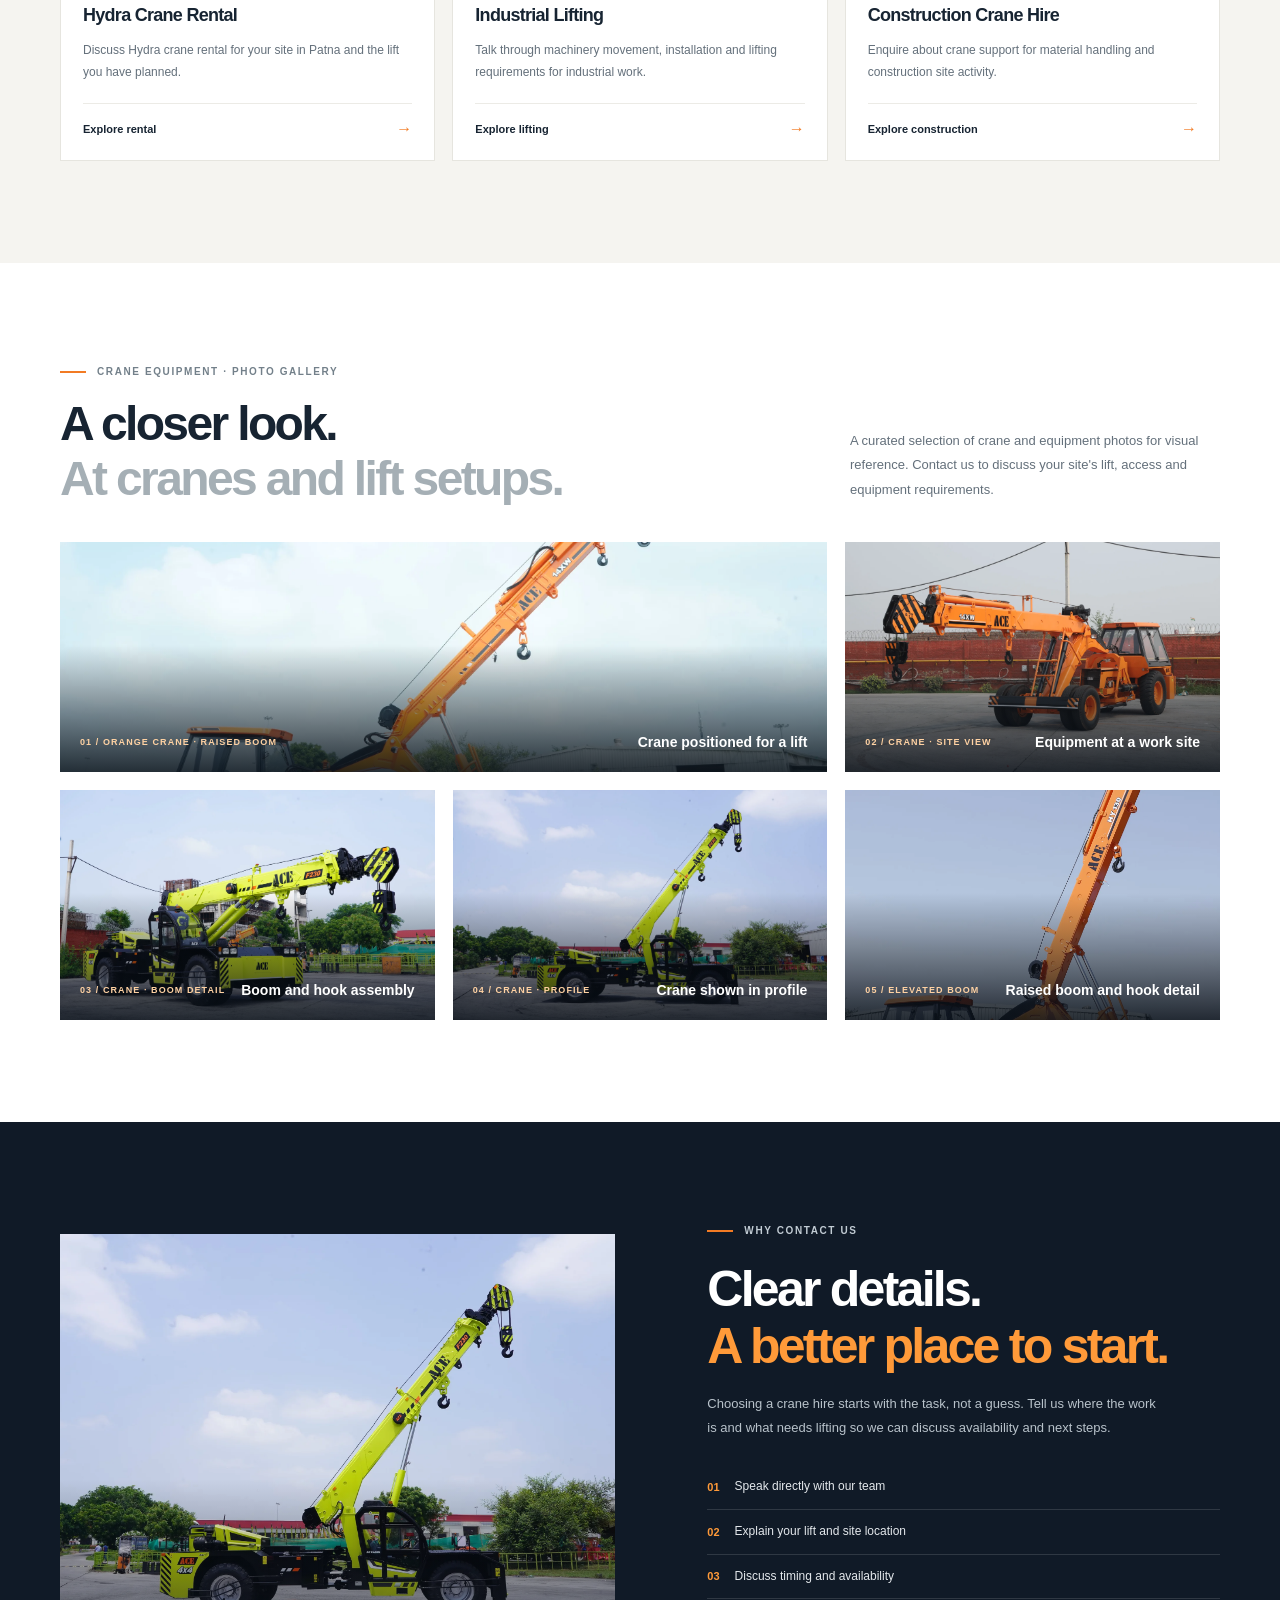
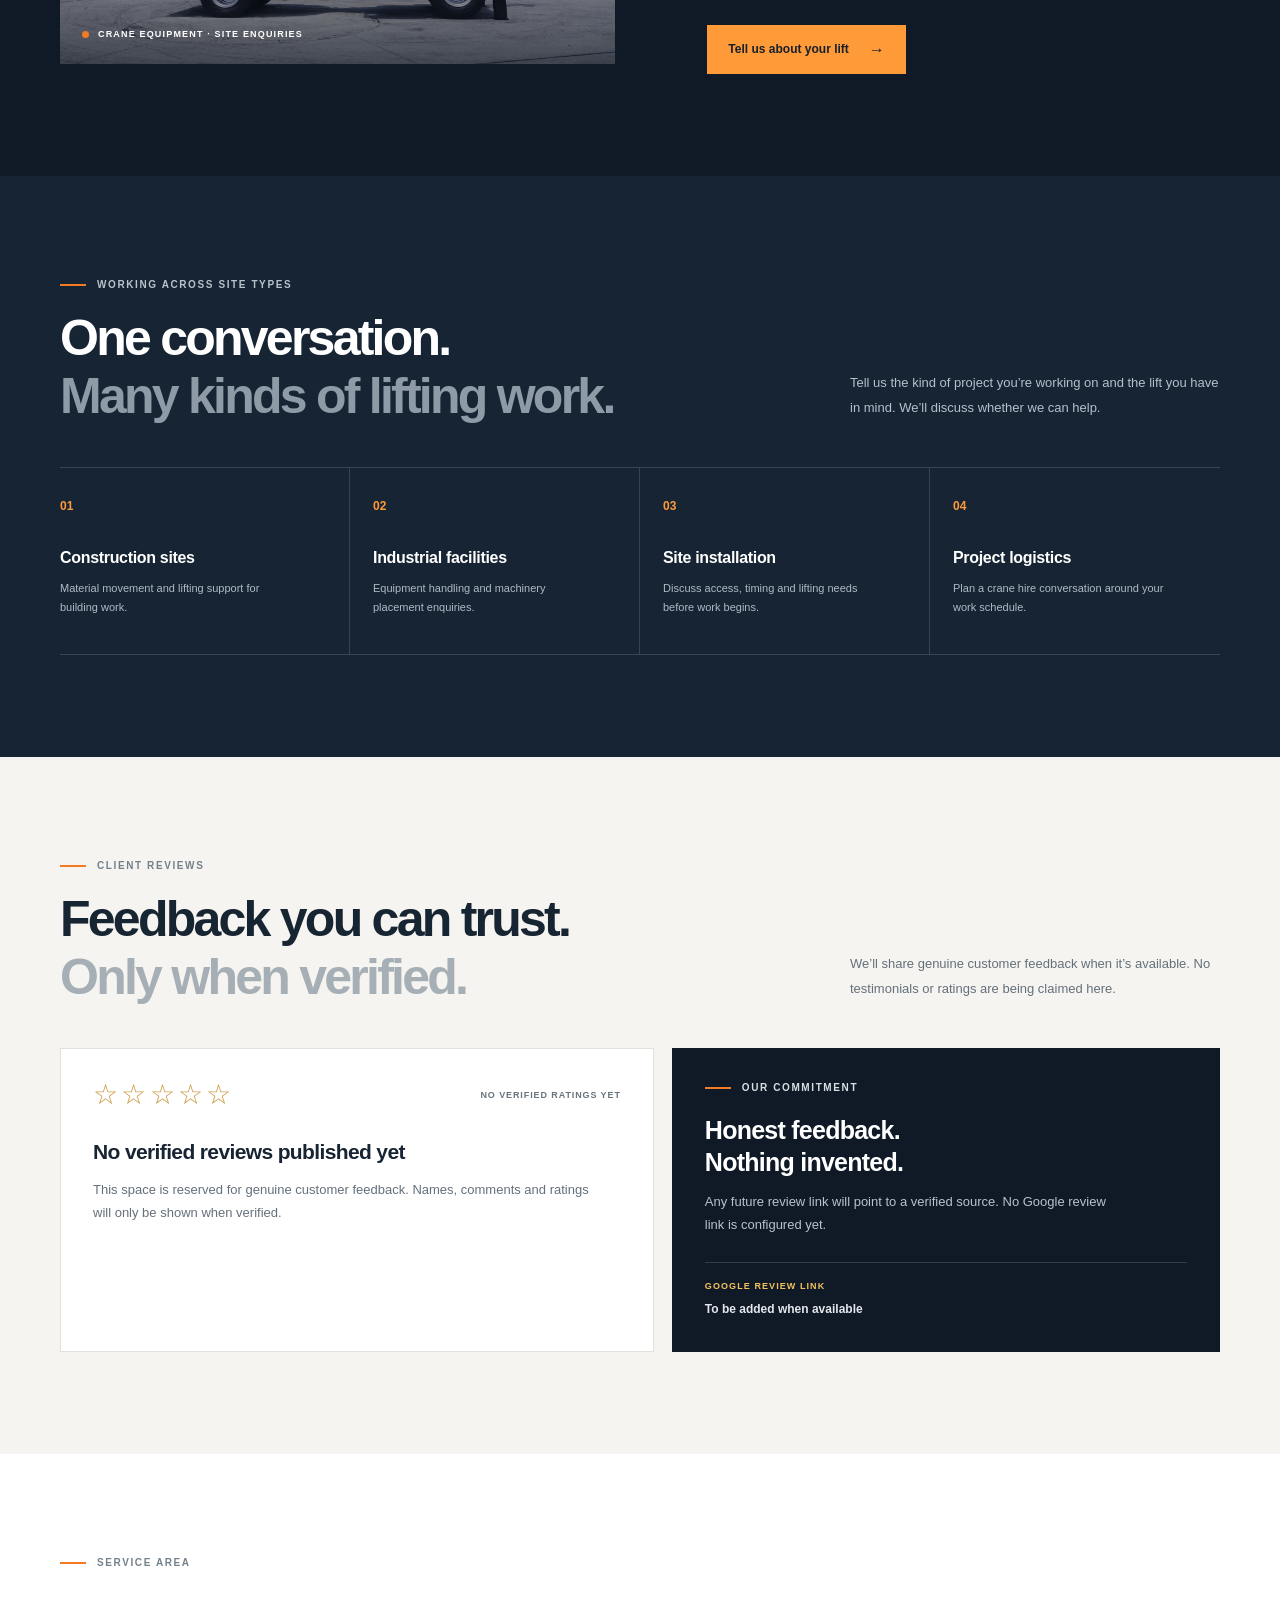
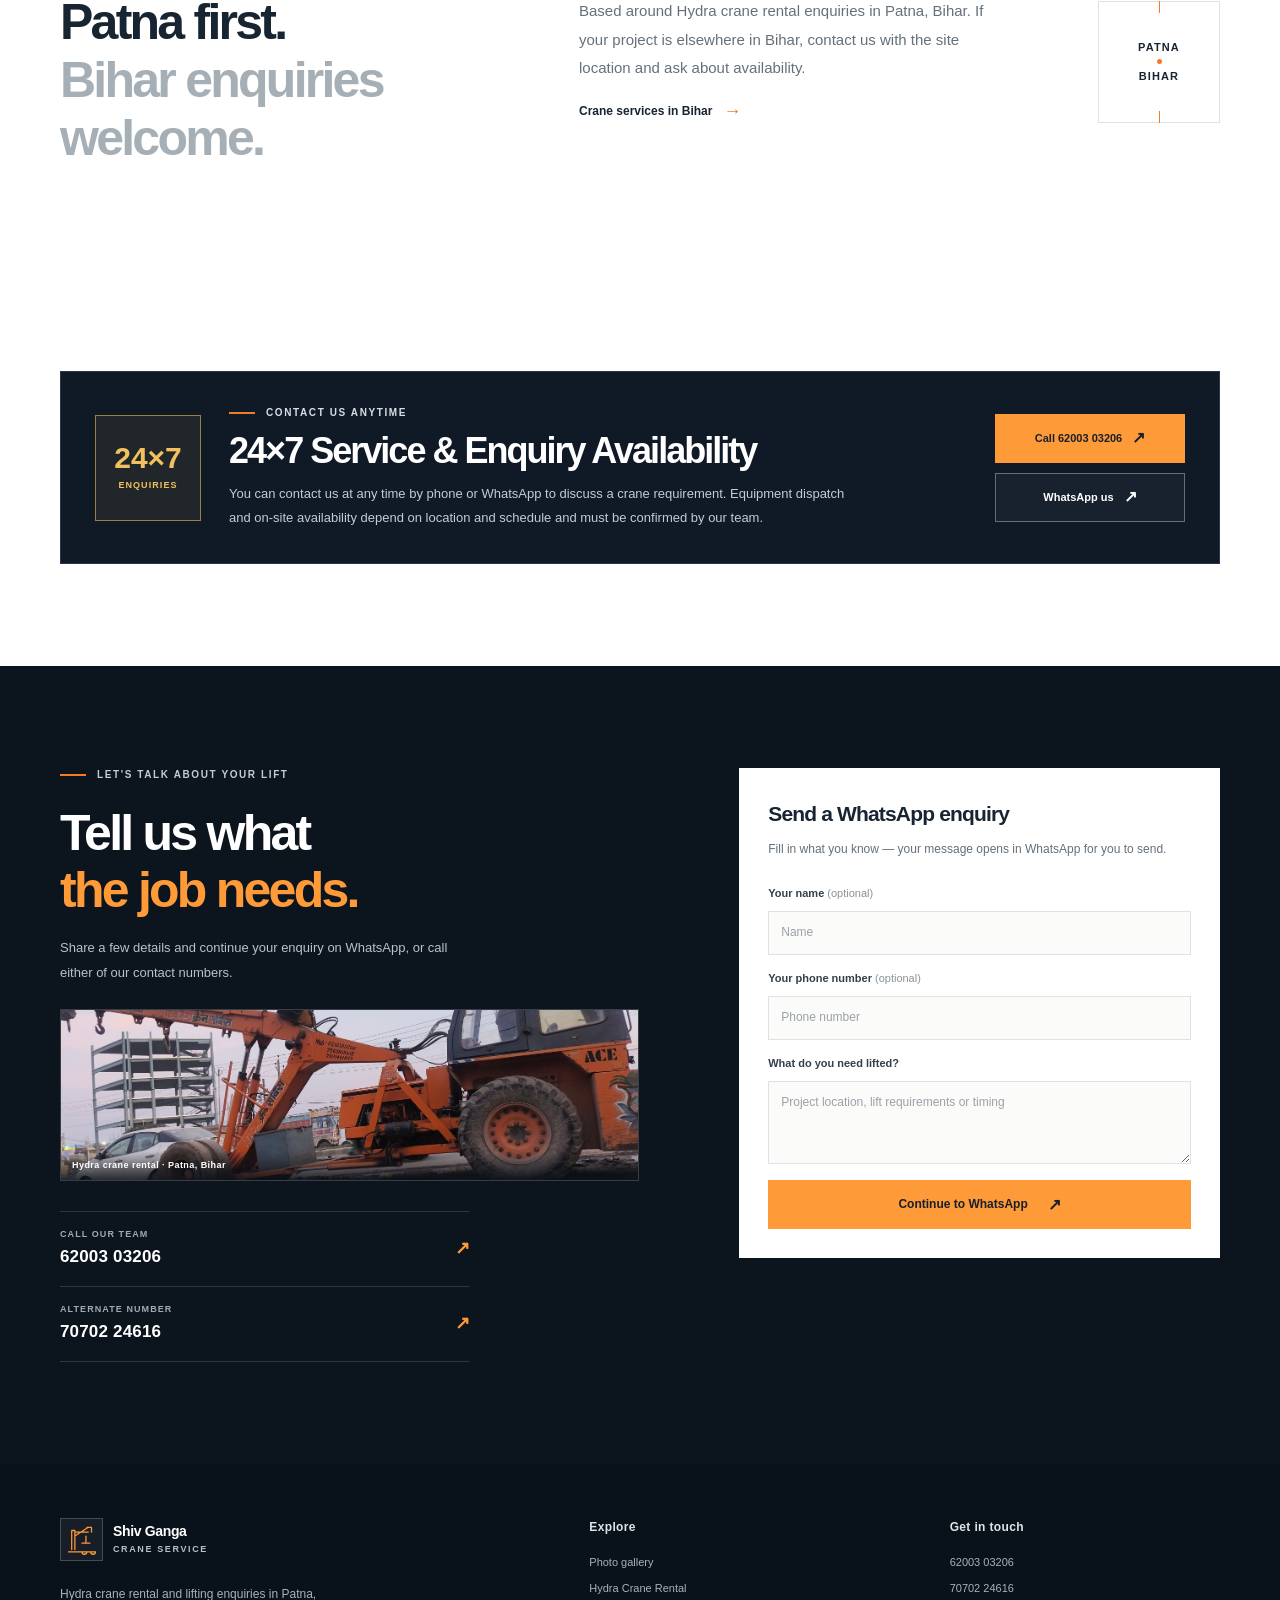
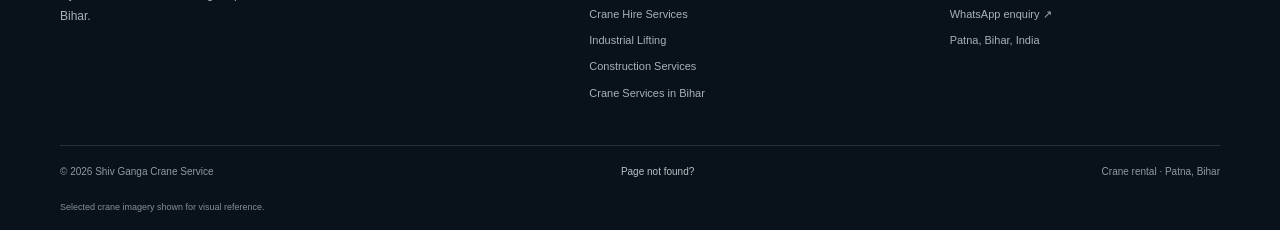
==== commit 42d7a125: "Rebrand website for Shiv Ganga Crane Service Co-authored-by: Copilot <223556219+Copilot@users.norepl" ====
--- a/index.html
+++ b/index.html
@@ -4,24 +4,26 @@
   <meta charset="utf-8">
   <meta name="viewport" content="width=device-width, initial-scale=1">
   <meta name="theme-color" content="#101a27">
-  <meta name="description" content="Looking for Hydra Crane Rental in Patna? Contact Patna Hydra Crane Rental for crane hire and lifting enquiries in Patna, Bihar.">
-  <meta property="og:type" content="website">
-  <meta property="og:title" content="Patna Hydra Crane Rental | Crane Hire & Lifting">
-  <meta property="og:description" content="Hydra crane rental and lifting enquiries in Patna, Bihar. Call or WhatsApp our team to discuss your project.">
-  <meta property="og:image" content="assets/patna-hydra-crane.webp">
-  <link rel="canonical" href="index.html">
-  <link rel="icon" href="favicon.svg" type="image/svg+xml">
+  <meta name="description" content="Shiv Ganga Crane Service offers Hydra crane rental, crane hire and lifting support in Patna, Bihar. Call to discuss your site and project requirements.">
+  <meta name="google-site-verification" content="4MnYtC3aEP2DLwe1_RfZfEjGJjVygA0d3QC5cpol0KY">
+  <meta property="og:type" content="website"><meta property="og:site_name" content="Shiv Ganga Crane Service">
+  <meta property="og:title" content="Shiv Ganga Crane Service | Hydra Crane Rental in Patna">
+  <meta property="og:description" content="Hydra crane rental, crane hire and lifting enquiries in Patna, Bihar. Contact Shiv Ganga Crane Service to discuss your project.">
+  <meta property="og:image" content="assets/ace-crane-35338100.webp">
+  <link rel="canonical" href="https://a242465418-commits.github.io/patna-hydra-crane-rental/">
+  <link rel="icon" href="favicon.png" type="image/png" sizes="48x48">
+  <link rel="icon" href="favicon.ico" type="image/x-icon" sizes="16x16 32x32 48x48">
   <link rel="stylesheet" href="styles.css">
-  <title>Patna Hydra Crane Rental | Crane Hire & Lifting Services</title>
+  <title>Shiv Ganga Crane Service in Patna | Hydra Crane Hire</title>
   <script src="site.js" defer></script>
 </head>
 <body>
   <a class="skip-link" href="#main">Skip to content</a>
   <header class="site-header">
     <div class="container header-inner">
-      <a class="brand" href="index.html" aria-label="Patna Hydra Crane Rental home">
-        <span class="brand-mark" aria-hidden="true"><svg viewBox="0 0 40 40"><path d="M5 31h30M9 29V11h4v18m0-16h16M13 16 28 8m-1 0h5v5m-6 3v7m-3 0h6m-12 0h2v5H9m-1 3h7m8 0h10m-9-3a3 3 0 1 0 6 0m3 0a3 3 0 1 0 6 0"/></svg></span>
-        <span class="brand-copy"><strong>Patna Hydra</strong><small>CRANE RENTAL</small></span>
+      <a class="brand" href="index.html" aria-label="Shiv Ganga Crane Service home">
+        <span class="brand-mark" aria-hidden="true"><svg viewBox="0 0 48 48"><path d="M7 39h34M11 36V12h4v24m0-22h17m-17 5 17-11m-2 0h6v6m-7 5v9m-5 0h10M8 39h8m7 0h18m-17 0a3 3 0 1 0 6 0m5 0a3 3 0 1 0 6 0"/></svg></span>
+        <span class="brand-copy"><strong>Shiv Ganga</strong><small>CRANE SERVICE</small></span>
       </a>
       <button class="menu-toggle" type="button" aria-expanded="false" aria-controls="primary-nav" aria-label="Open navigation">
         <span></span><span></span><span></span>
@@ -46,7 +48,8 @@
       <div class="hero-photo" aria-hidden="true"></div>
       <div class="container hero-layout">
         <div class="hero-copy">
-          <p class="eyebrow"><span class="eyebrow-line"></span> CRANE RENTAL · PATNA, BIHAR</p>
+          <p class="eyebrow"><span class="eyebrow-line"></span> SHIV GANGA CRANE SERVICE · PATNA, BIHAR</p>
+          <a class="hero-availability" href="#availability-title" aria-label="24×7 enquiry availability. View contact and availability details."><span class="hero-availability-dot" aria-hidden="true"></span><strong>24×7</strong><span>ENQUIRY AVAILABILITY</span><span class="hero-availability-arrow" aria-hidden="true">↓</span></a>
           <h1>Lift with purpose.<br><span>Move work forward.</span></h1>
           <p class="hero-lede">Hydra crane rental and lifting support for construction and industrial projects in Patna. Tell us what you need to lift — our team is one call away.</p>
           <div class="hero-actions">
@@ -56,9 +59,9 @@
           <p class="hero-note">Prefer another number? <a href="tel:+917070224616">70702 24616</a></p>
         </div>
         <figure class="hero-visual">
-          <img class="hero-business-photo" src="assets/patna-hydra-crane.webp" alt="Orange Hydra crane photographed at an outdoor work site" width="1365" height="768" fetchpriority="high">
+          <img class="hero-business-photo" src="assets/ace-crane-35338100.webp" alt="Orange pick-and-carry crane with its boom raised at an equipment yard" width="2200" height="1467" fetchpriority="high">
           <span class="visual-stamp"><span class="stamp-dot"></span> HYDRA CRANE RENTAL</span>
-          <figcaption class="visual-caption"><span>01</span> Our Hydra crane at work</figcaption>
+          <figcaption class="visual-caption"><span>01</span> Crane photographed at an equipment yard</figcaption>
         </figure>
       </div>
       <div class="hero-bottom">
@@ -73,7 +76,7 @@
           <h2>Need a crane on site?<br><span>Start with a conversation.</span></h2>
         </div>
         <div class="intro-copy">
-          <p>Every site has its own access, timing and lifting requirements. Contact Patna Hydra Crane Rental to discuss your job, location and schedule before arranging a hire.</p>
+          <p>Every site has its own access, timing and lifting requirements. Contact Shiv Ganga Crane Service to discuss your job, location and schedule before arranging a hire.</p>
           <a class="text-link" href="hydra-crane-rental-patna.html">Explore Hydra crane rental <span aria-hidden="true">→</span></a>
         </div>
       </div>
@@ -86,9 +89,9 @@
           <p>Share the work ahead. We’ll talk through your requirements and help you enquire about a suitable crane hire arrangement.</p>
         </div>
         <div class="service-grid">
-          <a class="service-card" href="hydra-crane-rental-patna.html"><img class="service-card-image" src="assets/patna-hydra-crane.webp" alt="Hydra crane positioned at a work site" width="1365" height="768" loading="lazy" decoding="async"><span class="service-card-content"><span class="card-number">01 / RENTAL</span><span class="card-icon" aria-hidden="true">↗</span><h3>Hydra Crane Rental</h3><p>Discuss Hydra crane rental for your site in Patna and the lift you have planned.</p><span class="card-link">Explore rental <b aria-hidden="true">→</b></span></span></a>
-          <a class="service-card" href="industrial-lifting-services.html"><img class="service-card-image" src="assets/hydra-lifting-site.webp" alt="Hydra crane beside equipment at an industrial work site" width="980" height="720" loading="lazy" decoding="async"><span class="service-card-content"><span class="card-number">02 / INDUSTRIAL</span><span class="card-icon" aria-hidden="true">↗</span><h3>Industrial Lifting</h3><p>Talk through machinery movement, installation and lifting requirements for industrial work.</p><span class="card-link">Explore lifting <b aria-hidden="true">→</b></span></span></a>
-          <a class="service-card" href="construction-crane-services.html"><img class="service-card-image" src="assets/patna-hydra-crane.webp" alt="Hydra crane available for construction lifting enquiries" width="1365" height="768" loading="lazy" decoding="async"><span class="service-card-content"><span class="card-number">03 / CONSTRUCTION</span><span class="card-icon" aria-hidden="true">↗</span><h3>Construction Crane Hire</h3><p>Enquire about crane support for material handling and construction site activity.</p><span class="card-link">Explore construction <b aria-hidden="true">→</b></span></span></a>
+          <a class="service-card" href="hydra-crane-rental-patna.html"><img class="service-card-image" src="assets/ace-crane-35338098.webp" alt="Orange crane with prominent boom and hook assembly" width="2200" height="1467" loading="lazy" decoding="async"><span class="service-card-content"><span class="card-number">01 / RENTAL</span><span class="card-icon" aria-hidden="true">↗</span><h3>Hydra Crane Rental</h3><p>Discuss Hydra crane rental for your site in Patna and the lift you have planned.</p><span class="card-link">Explore rental <b aria-hidden="true">→</b></span></span></a>
+          <a class="service-card" href="industrial-lifting-services.html"><img class="service-card-image" src="assets/ace-crane-35693096.webp" alt="Lime-colored crane beside industrial equipment at a yard" width="2200" height="1467" loading="lazy" decoding="async"><span class="service-card-content"><span class="card-number">02 / INDUSTRIAL</span><span class="card-icon" aria-hidden="true">↗</span><h3>Industrial Lifting</h3><p>Talk through machinery movement, installation and lifting requirements for industrial work.</p><span class="card-link">Explore lifting <b aria-hidden="true">→</b></span></span></a>
+          <a class="service-card" href="construction-crane-services.html"><img class="service-card-image" src="assets/ace-crane-35693092.webp" alt="Lime-colored pick-and-carry crane at a work site" width="2200" height="1467" loading="lazy" decoding="async"><span class="service-card-content"><span class="card-number">03 / CONSTRUCTION</span><span class="card-icon" aria-hidden="true">↗</span><h3>Construction Crane Hire</h3><p>Enquire about crane support for material handling and construction site activity.</p><span class="card-link">Explore construction <b aria-hidden="true">→</b></span></span></a>
         </div>
       </div>
     </section>
@@ -96,19 +99,22 @@
     <section class="project-gallery section-pad" id="gallery">
       <div class="container">
         <div class="gallery-heading">
-          <div><p class="eyebrow eyebrow-dark"><span class="eyebrow-line"></span> PHOTOS FROM OUR CRANE WORK</p><h2>Our Hydra crane.<br><span>On real work sites.</span></h2></div>
-          <p>Real crane photographs supplied by the team. Get in touch to talk through your own project and site requirements.</p>
+          <div><p class="eyebrow eyebrow-dark"><span class="eyebrow-line"></span> CRANE EQUIPMENT · PHOTO GALLERY</p><h2>A closer look.<br><span>At cranes and lift setups.</span></h2></div>
+          <p>A curated selection of crane and equipment photos for visual reference. Contact us to discuss your site's lift, access and equipment requirements.</p>
         </div>
         <div class="gallery-grid">
-          <figure class="gallery-item gallery-item-featured"><img src="assets/patna-hydra-crane.webp" alt="Orange Hydra crane photographed at an outdoor work site" width="1365" height="768" loading="lazy" decoding="async"><figcaption><span>01 / HYDRA CRANE</span><strong>Crane at the work site</strong></figcaption></figure>
-          <figure class="gallery-item"><img src="assets/hydra-lifting-site.webp" alt="Hydra crane positioned beside industrial equipment" width="980" height="720" loading="lazy" decoding="async"><figcaption><span>02 / LIFTING WORK</span><strong>Equipment and site lifting</strong></figcaption></figure>
+          <figure class="gallery-item gallery-item-featured"><img src="assets/ace-crane-35338100.webp" alt="Orange pick-and-carry crane with an elevated boom in an equipment yard" width="2200" height="1467" loading="lazy" decoding="async"><figcaption><span>01 / ORANGE CRANE · RAISED BOOM</span><strong>Crane positioned for a lift</strong></figcaption></figure>
+          <figure class="gallery-item"><img src="assets/ace-crane-29492013.webp" alt="Orange crane with a long horizontal boom at a work site" width="2200" height="1467" loading="lazy" decoding="async"><figcaption><span>02 / CRANE · SITE VIEW</span><strong>Equipment at a work site</strong></figcaption></figure>
+          <figure class="gallery-item"><img src="assets/ace-crane-35693092.webp" alt="Lime-colored crane with boom and hook assembly" width="2200" height="1467" loading="lazy" decoding="async"><figcaption><span>03 / CRANE · BOOM DETAIL</span><strong>Boom and hook assembly</strong></figcaption></figure>
+          <figure class="gallery-item"><img src="assets/ace-crane-35693096.webp" alt="Lime-colored pick-and-carry crane shown in profile" width="2200" height="1467" loading="lazy" decoding="async"><figcaption><span>04 / CRANE · PROFILE</span><strong>Crane shown in profile</strong></figcaption></figure>
+          <figure class="gallery-item"><img src="assets/ace-crane-29502189.webp" alt="Orange crane photographed vertically with its boom raised" width="1467" height="2200" loading="lazy" decoding="async"><figcaption><span>05 / ELEVATED BOOM</span><strong>Raised boom and hook detail</strong></figcaption></figure>
         </div>
       </div>
     </section>
 
     <section class="feature section-pad">
       <div class="container feature-layout">
-        <div class="feature-image-wrap"><img src="assets/hydra-lifting-site.webp" alt="Our Hydra crane beside industrial equipment at a work site" width="980" height="720" loading="lazy" decoding="async"><div class="image-label"><span class="image-label-dot"></span> HYDRA CRANE · SITE ENQUIRIES</div></div>
+        <div class="feature-image-wrap"><img src="assets/ace-crane-35693096.webp" alt="Lime-colored pick-and-carry crane beside equipment in an industrial yard" width="2200" height="1467" loading="lazy" decoding="async"><div class="image-label"><span class="image-label-dot"></span> CRANE EQUIPMENT · SITE ENQUIRIES</div></div>
         <div class="feature-copy">
           <p class="eyebrow"><span class="eyebrow-line"></span> WHY CONTACT US</p>
           <h2>Clear details.<br><span>A better place to start.</span></h2>
@@ -134,11 +140,50 @@
       </div>
     </section>
 
+    <section class="client-reviews section-pad" id="reviews" aria-labelledby="reviews-title">
+      <div class="container">
+        <div class="section-heading">
+          <div><p class="eyebrow eyebrow-dark"><span class="eyebrow-line"></span> CLIENT REVIEWS</p><h2 id="reviews-title">Feedback you can trust.<br><span>Only when verified.</span></h2></div>
+          <p>We’ll share genuine customer feedback when it’s available. No testimonials or ratings are being claimed here.</p>
+        </div>
+        <div class="reviews-grid">
+          <article class="review-card review-placeholder">
+            <div class="review-card-top"><span class="review-stars" aria-hidden="true">☆☆☆☆☆</span><span class="review-status">NO VERIFIED RATINGS YET</span></div>
+            <h3>No verified reviews published yet</h3>
+            <p>This space is reserved for genuine customer feedback. Names, comments and ratings will only be shown when verified.</p>
+          </article>
+          <aside class="review-guidelines">
+            <p class="eyebrow"><span class="eyebrow-line"></span> OUR COMMITMENT</p>
+            <h3>Honest feedback.<br>Nothing invented.</h3>
+            <p>Any future review link will point to a verified source. No Google review link is configured yet.</p>
+            <div class="review-link-note"><span>GOOGLE REVIEW LINK</span><strong>To be added when available</strong></div>
+          </aside>
+        </div>
+      </div>
+    </section>
+
     <section class="area section-pad">
       <div class="container area-layout">
         <div><p class="eyebrow eyebrow-dark"><span class="eyebrow-line"></span> SERVICE AREA</p><h2>Patna first.<br><span>Bihar enquiries welcome.</span></h2></div>
         <div class="area-copy"><p>Based around Hydra crane rental enquiries in Patna, Bihar. If your project is elsewhere in Bihar, contact us with the site location and ask about availability.</p><a class="text-link" href="crane-services-bihar.html">Crane services in Bihar <span aria-hidden="true">→</span></a></div>
         <div class="area-mark" aria-hidden="true"><span>PATNA</span><i></i><b>BIHAR</b></div>
+      </div>
+    </section>
+
+    <section class="availability-section section-pad" aria-labelledby="availability-title">
+      <div class="container">
+        <div class="availability-card">
+          <div class="availability-badge" aria-hidden="true"><strong>24×7</strong><span>ENQUIRIES</span></div>
+          <div class="availability-copy">
+            <p class="eyebrow"><span class="eyebrow-line"></span> CONTACT US ANYTIME</p>
+            <h2 id="availability-title">24×7 Service &amp; Enquiry Availability</h2>
+            <p>You can contact us at any time by phone or WhatsApp to discuss a crane requirement. Equipment dispatch and on-site availability depend on location and schedule and must be confirmed by our team.</p>
+          </div>
+          <div class="availability-actions">
+            <a class="button button-orange" href="tel:+916200303206">Call 62003 03206 <span aria-hidden="true">↗</span></a>
+            <a class="button button-light-outline" href="https://wa.me/916200303206?text=Hello%2C%20I%27d%20like%20to%20discuss%20a%20crane%20service%20enquiry." target="_blank" rel="noopener noreferrer">WhatsApp us <span aria-hidden="true">↗</span></a>
+          </div>
+        </div>
       </div>
     </section>
 
@@ -148,7 +193,7 @@
           <p class="eyebrow"><span class="eyebrow-line"></span> LET'S TALK ABOUT YOUR LIFT</p>
           <h2>Tell us what<br><span>the job needs.</span></h2>
           <p>Share a few details and continue your enquiry on WhatsApp, or call either of our contact numbers.</p>
-          <figure class="contact-photo"><img src="assets/patna-hydra-crane.webp" alt="Patna Hydra Crane Rental's Hydra crane at a work site" width="1365" height="768" loading="lazy" decoding="async"><figcaption>Hydra crane rental · Patna, Bihar</figcaption></figure>
+          <figure class="contact-photo"><img src="assets/patna-hydra-crane.webp" alt="Orange Hydra crane photographed at a local work site" width="1365" height="768" loading="lazy" decoding="async"><figcaption>Hydra crane rental · Patna, Bihar</figcaption></figure>
           <div class="contact-phones"><a href="tel:+916200303206"><span>CALL OUR TEAM</span><strong>62003 03206</strong><b aria-hidden="true">↗</b></a><a href="tel:+917070224616"><span>ALTERNATE NUMBER</span><strong>70702 24616</strong><b aria-hidden="true">↗</b></a></div>
         </div>
         <form class="enquiry-form" id="enquiry-form">
@@ -169,12 +214,12 @@
 
   <footer class="site-footer">
     <div class="container footer-main">
-      <div class="footer-brand"><a class="brand" href="index.html"><span class="brand-mark" aria-hidden="true"><svg viewBox="0 0 40 40"><path d="M5 31h30M9 29V11h4v18m0-16h16M13 16 28 8m-1 0h5v5m-6 3v7m-3 0h6m-12 0h2v5H9m-1 3h7m8 0h10m-9-3a3 3 0 1 0 6 0m3 0a3 3 0 1 0 6 0"/></svg></span><span class="brand-copy"><strong>Patna Hydra</strong><small>CRANE RENTAL</small></span></a><p>Hydra crane rental and lifting enquiries in Patna, Bihar.</p></div>
+      <div class="footer-brand"><a class="brand" href="index.html"><span class="brand-mark" aria-hidden="true"><svg viewBox="0 0 48 48"><path d="M7 39h34M11 36V12h4v24m0-22h17m-17 5 17-11m-2 0h6v6m-7 5v9m-5 0h10M8 39h8m7 0h18m-17 0a3 3 0 1 0 6 0m5 0a3 3 0 1 0 6 0"/></svg></span><span class="brand-copy"><strong>Shiv Ganga</strong><small>CRANE SERVICE</small></span></a><p>Hydra crane rental and lifting enquiries in Patna, Bihar.</p></div>
       <div class="footer-links"><h2>Explore</h2><a href="index.html#gallery">Photo gallery</a><a href="hydra-crane-rental-patna.html">Hydra Crane Rental</a><a href="crane-hire-services-patna.html">Crane Hire Services</a><a href="industrial-lifting-services.html">Industrial Lifting</a><a href="construction-crane-services.html">Construction Services</a><a href="crane-services-bihar.html">Crane Services in Bihar</a></div>
       <div class="footer-contact"><h2>Get in touch</h2><a href="tel:+916200303206">62003 03206</a><a href="tel:+917070224616">70702 24616</a><a href="https://wa.me/916200303206?text=Hello%2C%20I%27m%20enquiring%20about%20crane%20rental." target="_blank" rel="noopener noreferrer">WhatsApp enquiry <span aria-hidden="true">↗</span></a><span>Patna, Bihar, India</span></div>
     </div>
-    <div class="container footer-bottom"><span>© <span data-year></span> Patna Hydra Crane Rental</span><a href="404.html">Page not found?</a><span>Crane rental · Patna, Bihar</span></div>
-    <div class="container image-credit">Featuring real Hydra crane photos supplied for Patna Hydra Crane Rental.</div>
+    <div class="container footer-bottom"><span>© <span data-year></span> Shiv Ganga Crane Service</span><a href="404.html">Page not found?</a><span>Crane rental · Patna, Bihar</span></div>
+    <div class="container image-credit">Selected crane imagery shown for visual reference.</div>
   </footer>
 </body>
 </html>
--- a/styles.css
+++ b/styles.css
@@ -30,7 +30,7 @@
 .header-inner { min-height: 82px; display: flex; align-items: center; justify-content: space-between; gap: 25px; }
 .brand { display: inline-flex; flex: 0 0 auto; align-items: center; gap: 10px; color: white; text-decoration: none; }
 .brand-mark { display: grid; width: 43px; height: 43px; place-items: center; border: 1px solid rgba(255,255,255,.2); background: rgba(255,255,255,.055); }
-.brand-mark svg { width: 31px; height: 31px; fill: none; stroke: var(--orange-light); stroke-linecap: round; stroke-linejoin: round; stroke-width: 1.6; }
+.brand-mark svg { width: 38px; height: 38px; fill: none; stroke: var(--orange-light); stroke-linecap: round; stroke-linejoin: round; stroke-width: 1.6; }
 .brand-copy { display: grid; line-height: 1.1; }
 .brand-copy strong { font-family: var(--display); font-size: 14px; letter-spacing: -.025em; }
 .brand-copy small { margin-top: 5px; color: #b6c0c8; font-size: 9px; font-weight: 600; letter-spacing: .18em; }
@@ -46,7 +46,7 @@
 .menu-toggle { display: none; }
 
 .hero { position: relative; overflow: hidden; min-height: 640px; color: white; background: var(--navy); isolation: isolate; }
-.hero-photo { position: absolute; z-index: -2; inset: 0 0 0 27%; background: linear-gradient(90deg, var(--navy) 0%, rgba(16,26,39,.88) 17%, rgba(16,26,39,.35) 61%, rgba(16,26,39,.48) 100%), linear-gradient(0deg, rgba(10,17,26,.42), transparent 60%), url("assets/hydra-lifting-site.webp") center 48% / cover no-repeat; opacity: .7; }
+.hero-photo { position: absolute; z-index: -2; inset: 0 0 0 27%; background: linear-gradient(90deg, var(--navy) 0%, rgba(16,26,39,.88) 17%, rgba(16,26,39,.35) 61%, rgba(16,26,39,.48) 100%), linear-gradient(0deg, rgba(10,17,26,.42), transparent 60%), url("assets/ace-crane-29492013.webp") center 48% / cover no-repeat; opacity: .7; }
 .hero-layout { position: relative; display: grid; min-height: 582px; grid-template-columns: .92fr 1.08fr; align-items: center; }
 .hero-copy { z-index: 1; padding-block: 79px 87px; }
 .eyebrow { display: flex; align-items: center; gap: 11px; margin: 0 0 23px; color: #d8dee3; font-size: 10px; font-weight: 700; letter-spacing: .16em; line-height: 1.4; }
@@ -55,7 +55,14 @@
 h1, h2, h3, p { margin-top: 0; }
 h1, h2 { font-family: var(--display); font-weight: 700; letter-spacing: -.055em; }
 .hero h1, .page-hero h1, .not-found h1 { margin-bottom: 22px; font-size: clamp(44px, 5.7vw, 76px); line-height: 1.05; }
+.hero h1 { font-size: clamp(44px, 4.1vw, 58px); }
 .hero h1 span, .page-hero h1 span, .feature h2 span, .contact-copy h2 span, .not-found h1 span { color: var(--orange-light); }
+.hero-availability { display: inline-flex; max-width: 100%; align-items: center; gap: 9px; margin-bottom: 22px; padding: 9px 13px; border: 1px solid rgba(242,193,94,.42); border-radius: 999px; color: #f2c15e; background: rgba(242,193,94,.08); text-decoration: none; transition: background .2s ease, border-color .2s ease, transform .2s ease; }
+.hero-availability:hover { border-color: #f2c15e; background: rgba(242,193,94,.15); transform: translateY(-1px); }
+.hero-availability-dot { width: 7px; height: 7px; flex: 0 0 auto; border-radius: 50%; background: #f2c15e; box-shadow: 0 0 10px rgba(242,193,94,.75); }
+.hero-availability strong { font-family: var(--display); font-size: 13px; line-height: 1; }
+.hero-availability > span:not(.hero-availability-dot):not(.hero-availability-arrow) { color: #e4e9ef; font-size: 9px; font-weight: 700; letter-spacing: .1em; }
+.hero-availability-arrow { font-size: 13px; line-height: 1; }
 .hero-lede { max-width: 485px; margin-bottom: 28px; color: #d1d8df; font-size: 15px; line-height: 1.85; }
 .hero-actions { display: flex; flex-wrap: wrap; align-items: center; gap: 12px; }
 .button { display: inline-flex; min-height: 49px; align-items: center; justify-content: center; gap: 20px; padding: 0 20px; border: 1px solid transparent; font-size: 12px; font-weight: 700; text-decoration: none; transition: background .2s ease, color .2s ease, border-color .2s ease, transform .2s ease; }
@@ -109,8 +116,9 @@
 .gallery-heading h2 { margin: 0; font-size: clamp(34px, 4vw, 48px); line-height: 1.15; }
 .gallery-heading h2 span { color: #a5afb5; }
 .gallery-heading > p { max-width: 370px; margin: 0 0 4px; color: var(--muted); font-size: 13px; line-height: 1.9; }
-.gallery-grid { display: grid; grid-template-columns: 1.3fr .85fr; gap: 18px; }
-.gallery-item { position: relative; min-width: 0; height: 380px; overflow: hidden; margin: 0; background: var(--navy); }
+.gallery-grid { display: grid; grid-template-columns: repeat(3, minmax(0, 1fr)); grid-auto-rows: clamp(180px, 18vw, 230px); gap: 18px; }
+.gallery-item { position: relative; min-width: 0; height: 100%; overflow: hidden; margin: 0; background: var(--navy); }
+.gallery-item-featured { grid-column: span 2; grid-row: span 1; }
 .gallery-item img { width: 100%; height: 100%; object-fit: cover; transition: transform .45s ease; }
 .gallery-item:hover img { transform: scale(1.035); }
 .gallery-item::after { position: absolute; inset: 45% 0 0; background: linear-gradient(0deg, rgba(8,15,23,.85), transparent); content: ""; pointer-events: none; }
@@ -142,6 +150,22 @@
 .application-item > span, .info-grid article > span { color: var(--orange-light); font-family: var(--display); font-size: 12px; font-weight: 800; }
 .application-item h3, .info-grid h3 { margin: 27px 0 7px; font-family: var(--display); font-size: 16px; letter-spacing: -.02em; }
 .application-item p { max-width: 220px; margin: 0; color: #b0bac4; font-size: 11px; line-height: 1.8; }
+.client-reviews { background: var(--warm); }
+.reviews-grid { display: grid; grid-template-columns: 1.04fr .96fr; gap: 18px; }
+.review-card, .review-guidelines { min-width: 0; padding: 32px; border: 1px solid #e2e2dc; }
+.review-card { background: white; }
+.review-card-top { display: flex; align-items: center; justify-content: space-between; gap: 14px; margin-bottom: 30px; }
+.review-stars { color: #c99a42; font-size: 28px; letter-spacing: .12em; line-height: 1; }
+.review-status { color: #69747d; font-size: 9px; font-weight: 700; letter-spacing: .1em; }
+.review-card h3, .review-guidelines h3 { margin: 0 0 12px; font-family: var(--display); font-size: 21px; letter-spacing: -.03em; line-height: 1.25; }
+.review-card > p { max-width: 510px; margin: 0; color: var(--muted); font-size: 13px; line-height: 1.8; }
+.review-guidelines { display: flex; flex-direction: column; align-items: flex-start; color: white; border-color: var(--navy); background: var(--navy); }
+.review-guidelines .eyebrow { margin-bottom: 20px; }
+.review-guidelines h3 { font-size: 25px; }
+.review-guidelines > p:not(.eyebrow) { max-width: 420px; margin-bottom: 25px; color: #b8c2ca; font-size: 13px; line-height: 1.8; }
+.review-link-note { display: flex; width: 100%; flex-direction: column; gap: 6px; margin-top: auto; padding-top: 16px; border-top: 1px solid rgba(255,255,255,.15); }
+.review-link-note span { color: #f2c15e; font-size: 9px; font-weight: 700; letter-spacing: .12em; }
+.review-link-note strong { color: #e4e8ec; font-size: 12px; font-weight: 600; }
 .area-layout { display: grid; grid-template-columns: 1fr 1fr auto; align-items: center; gap: 55px; }
 .area-copy { max-width: 430px; }
 .area-copy p { margin-bottom: 14px; }
@@ -150,9 +174,24 @@
 .area-mark::before, .area-mark::after { position: absolute; width: 1px; height: 12px; background: var(--orange); content: ""; }
 .area-mark::before { top: -1px; left: 50%; }
 .area-mark::after { bottom: -1px; left: 50%; }
+.availability-section { background: white; }
+.availability-card { display: grid; grid-template-columns: 106px minmax(0, 1fr) 190px; align-items: center; gap: 28px; padding: 34px; border: 1px solid #293849; color: white; background: var(--navy); }
+.availability-badge { display: flex; width: 106px; height: 106px; flex-direction: column; align-items: center; justify-content: center; gap: 5px; border: 1px solid rgba(242,193,94,.58); color: #f2c15e; background: rgba(242,193,94,.07); }
+.availability-badge strong { font-family: var(--display); font-size: 30px; font-weight: 800; line-height: 1; }
+.availability-badge span { font-size: 9px; font-weight: 700; letter-spacing: .12em; }
+.availability-copy .eyebrow { margin-bottom: 10px; }
+.availability-copy h2 { max-width: 640px; margin: 0 0 10px; font-size: clamp(28px, 3vw, 36px); line-height: 1.16; }
+.availability-copy > p:not(.eyebrow) { max-width: 640px; margin: 0; color: #c2ccd4; font-size: 13px; line-height: 1.8; }
+.availability-actions { display: grid; gap: 10px; min-width: 0; }
+.availability-actions .button { width: 100%; gap: 10px; padding-inline: 12px; font-size: 11px; white-space: nowrap; }
 
 .page-hero { position: relative; overflow: hidden; min-height: 466px; color: white; background: var(--navy); isolation: isolate; }
-.page-hero-photo { position: absolute; z-index: -1; inset: 0; background: linear-gradient(90deg, rgba(12,21,32,.97) 0%, rgba(12,21,32,.86) 42%, rgba(12,21,32,.55) 100%), url("assets/patna-hydra-crane.webp") center 48% / cover no-repeat; opacity: .9; }
+.page-hero-photo { --page-hero-image: url("assets/ace-crane-29492013.webp"); position: absolute; z-index: -1; inset: 0; background-image: linear-gradient(90deg, rgba(12,21,32,.97) 0%, rgba(12,21,32,.86) 42%, rgba(12,21,32,.55) 100%), var(--page-hero-image); background-position: center, center 48%; background-size: cover; background-repeat: no-repeat; opacity: .9; }
+.page-hero-photo-rental { --page-hero-image: url("assets/ace-crane-35338098.webp"); }
+.page-hero-photo-hire { --page-hero-image: url("assets/ace-crane-29492013.webp"); }
+.page-hero-photo-industrial { --page-hero-image: url("assets/ace-crane-35693096.webp"); }
+.page-hero-photo-construction { --page-hero-image: url("assets/ace-crane-35693092.webp"); }
+.page-hero-photo-bihar { --page-hero-image: url("assets/ace-crane-35338100.webp"); }
 .page-hero-inner { padding-block: 73px 76px; }
 .page-hero h1 { max-width: 820px; font-size: clamp(45px, 6vw, 70px); }
 .page-hero-inner > p:not(.eyebrow):not(.hero-note) { max-width: 560px; margin-bottom: 24px; color: #d0d7dd; line-height: 1.85; }
@@ -226,12 +265,12 @@
 @media (max-width: 820px) {
   .container { width: min(100% - 40px, 680px); }
   .header-inner { min-height: 73px; }
-  .menu-toggle { display: flex; width: 41px; height: 41px; flex: 0 0 auto; flex-direction: column; align-items: center; justify-content: center; gap: 5px; order: 3; border: 1px solid rgba(255,255,255,.24); color: white; background: transparent; cursor: pointer; }
+  .menu-toggle { display: flex; width: 44px; height: 44px; flex: 0 0 auto; flex-direction: column; align-items: center; justify-content: center; gap: 5px; order: 3; border: 1px solid rgba(255,255,255,.24); color: white; background: transparent; cursor: pointer; }
   .menu-toggle span { width: 17px; height: 1.5px; background: white; transition: transform .2s ease, opacity .2s ease; }
   .menu-toggle[aria-expanded="true"] span:first-child { transform: translateY(6.5px) rotate(45deg); }
   .menu-toggle[aria-expanded="true"] span:nth-child(2) { opacity: 0; }
   .menu-toggle[aria-expanded="true"] span:last-child { transform: translateY(-6.5px) rotate(-45deg); }
-  .header-call { margin-left: auto; }
+  .header-call { min-height: 44px; margin-left: auto; }
   .primary-nav { position: absolute; top: 100%; right: 0; left: 0; display: none; align-items: stretch; gap: 0; padding: 8px 20px 15px; border-top: 1px solid rgba(255,255,255,.12); background: var(--navy); box-shadow: 0 14px 20px rgba(10,18,27,.22); }
   .primary-nav.is-open { display: flex; flex-direction: column; }
   .primary-nav a { padding: 12px 0; border-bottom: 1px solid rgba(255,255,255,.1); font-size: 13px; }
@@ -244,16 +283,27 @@
   .hero-business-photo { max-height: 340px; aspect-ratio: 1.5; }
   .visual-stamp { top: 0; right: 10px; }
   .visual-caption { right: 10px; bottom: 56px; }
-  .hero-photo { inset: 0; background: linear-gradient(90deg, rgba(16,26,39,.96), rgba(16,26,39,.76)), linear-gradient(0deg, var(--navy) 0%, transparent 55%), url("assets/hydra-lifting-site.webp") center / cover no-repeat; }
+  .hero-photo { inset: 0; background: linear-gradient(90deg, rgba(16,26,39,.96), rgba(16,26,39,.76)), linear-gradient(0deg, var(--navy) 0%, transparent 55%), url("assets/ace-crane-29492013.webp") center / cover no-repeat; }
   .hero-bottom-inner { min-height: 50px; justify-content: center; gap: 12px; font-size: 8px; letter-spacing: .1em; }
   .hero-bottom-rule { width: 18px; }
   .section-pad { padding-block: 76px; }
   .intro-layout, .detail-layout { grid-template-columns: 1fr; gap: 24px; }
   .section-heading { align-items: start; flex-direction: column; gap: 15px; }
   .section-heading > p { max-width: 550px; }
+  .service-grid { grid-template-columns: repeat(2, minmax(0, 1fr)); }
   .gallery-heading { align-items: start; flex-direction: column; gap: 15px; }
-  .gallery-grid { grid-template-columns: 1fr 1fr; }
-  .gallery-item { height: 300px; }
+  .gallery-grid { grid-template-columns: 1fr 1fr; grid-auto-rows: 260px; }
+  .gallery-item { height: 100%; }
+  .gallery-item-featured { grid-column: span 2; grid-row: span 1; }
+  .application-grid { grid-template-columns: repeat(2, minmax(0, 1fr)); }
+  .application-item { border-bottom: 1px solid rgba(255,255,255,.15); }
+  .application-item:first-child { padding-left: 23px; }
+  .application-item:nth-child(2) { border-right: 0; }
+  .application-item:nth-child(n+3) { border-bottom: 0; }
+  .reviews-grid { grid-template-columns: 1fr; }
+  .availability-card { grid-template-columns: 78px minmax(0, 1fr); gap: 22px; padding: 27px; }
+  .availability-badge { width: 78px; height: 78px; }
+  .availability-actions { grid-column: 1 / -1; grid-template-columns: repeat(2, minmax(0, 1fr)); }
   .feature-layout { grid-template-columns: 1fr; gap: 39px; }
   .feature-image-wrap { min-height: 370px; }
   .feature-copy { max-width: 560px; }
@@ -263,24 +313,28 @@
   .contact-layout { grid-template-columns: 1fr; gap: 42px; }
   .contact-copy { max-width: 580px; }
   .enquiry-form { max-width: 600px; }
+  .enquiry-form input, .enquiry-form textarea { min-height: 44px; font-size: 16px; }
+  .enquiry-form input::placeholder, .enquiry-form textarea::placeholder { font-size: 13px; }
   .footer-main { grid-template-columns: 1.1fr 1fr; gap: 38px; }
   .footer-brand { grid-column: 1 / -1; }
+  .footer-links a, .footer-contact a { display: flex; min-height: 44px; align-items: center; }
   .page-hero-inner { padding-block: 63px; }
 }
 @media (max-width: 560px) {
   .container { width: calc(100% - 36px); }
   .header-inner { min-height: 67px; gap: 9px; }
   .brand-mark { width: 36px; height: 36px; }
-  .brand-mark svg { width: 27px; height: 27px; }
+  .brand-mark svg { width: 33px; height: 33px; }
   .brand-copy strong { font-size: 12px; }
   .brand-copy small { font-size: 8px; }
   .header-call { gap: 0; }
   .header-call .call-icon, .header-call small { display: none; }
   .header-call strong { font-size: 11px; }
-  .menu-toggle { width: 37px; height: 37px; }
+  .menu-toggle { width: 44px; height: 44px; }
   .hero-copy { padding-top: 57px; }
   .eyebrow { margin-bottom: 18px; font-size: 9px; }
   .hero h1, .page-hero h1 { font-size: clamp(41px, 12vw, 57px); }
+  .hero h1 { font-size: clamp(34px, 9.5vw, 42px); }
   .hero-lede { font-size: 13px; }
   .hero-actions { align-items: stretch; flex-direction: column; }
   .hero-actions .button { width: 100%; }
@@ -295,10 +349,18 @@
   .service-grid { grid-template-columns: 1fr; }
   .service-card { min-height: 0; }
   .service-card-image { height: 205px; }
-  .gallery-grid { grid-template-columns: 1fr; }
+  .gallery-grid { grid-template-columns: 1fr; grid-auto-rows: 280px; }
   .gallery-item { height: 280px; }
+  .gallery-item-featured { grid-column: auto; grid-row: auto; }
   .gallery-item figcaption { right: 14px; bottom: 14px; left: 14px; align-items: start; flex-direction: column; gap: 5px; }
   .gallery-item figcaption strong { font-size: 13px; }
+  .review-card, .review-guidelines { padding: 24px 20px; }
+  .review-card-top { flex-wrap: wrap; margin-bottom: 22px; }
+  .review-stars { font-size: 24px; }
+  .review-guidelines h3 { font-size: 22px; }
+  .availability-card { grid-template-columns: 1fr; gap: 18px; padding: 24px 20px; }
+  .availability-badge { width: 72px; height: 72px; }
+  .availability-actions { grid-column: auto; grid-template-columns: 1fr; }
   .feature-image-wrap { min-height: 290px; }
   .feature h2, .contact-copy h2 { font-size: 38px; }
   .application-grid { grid-template-columns: 1fr 1fr; }
